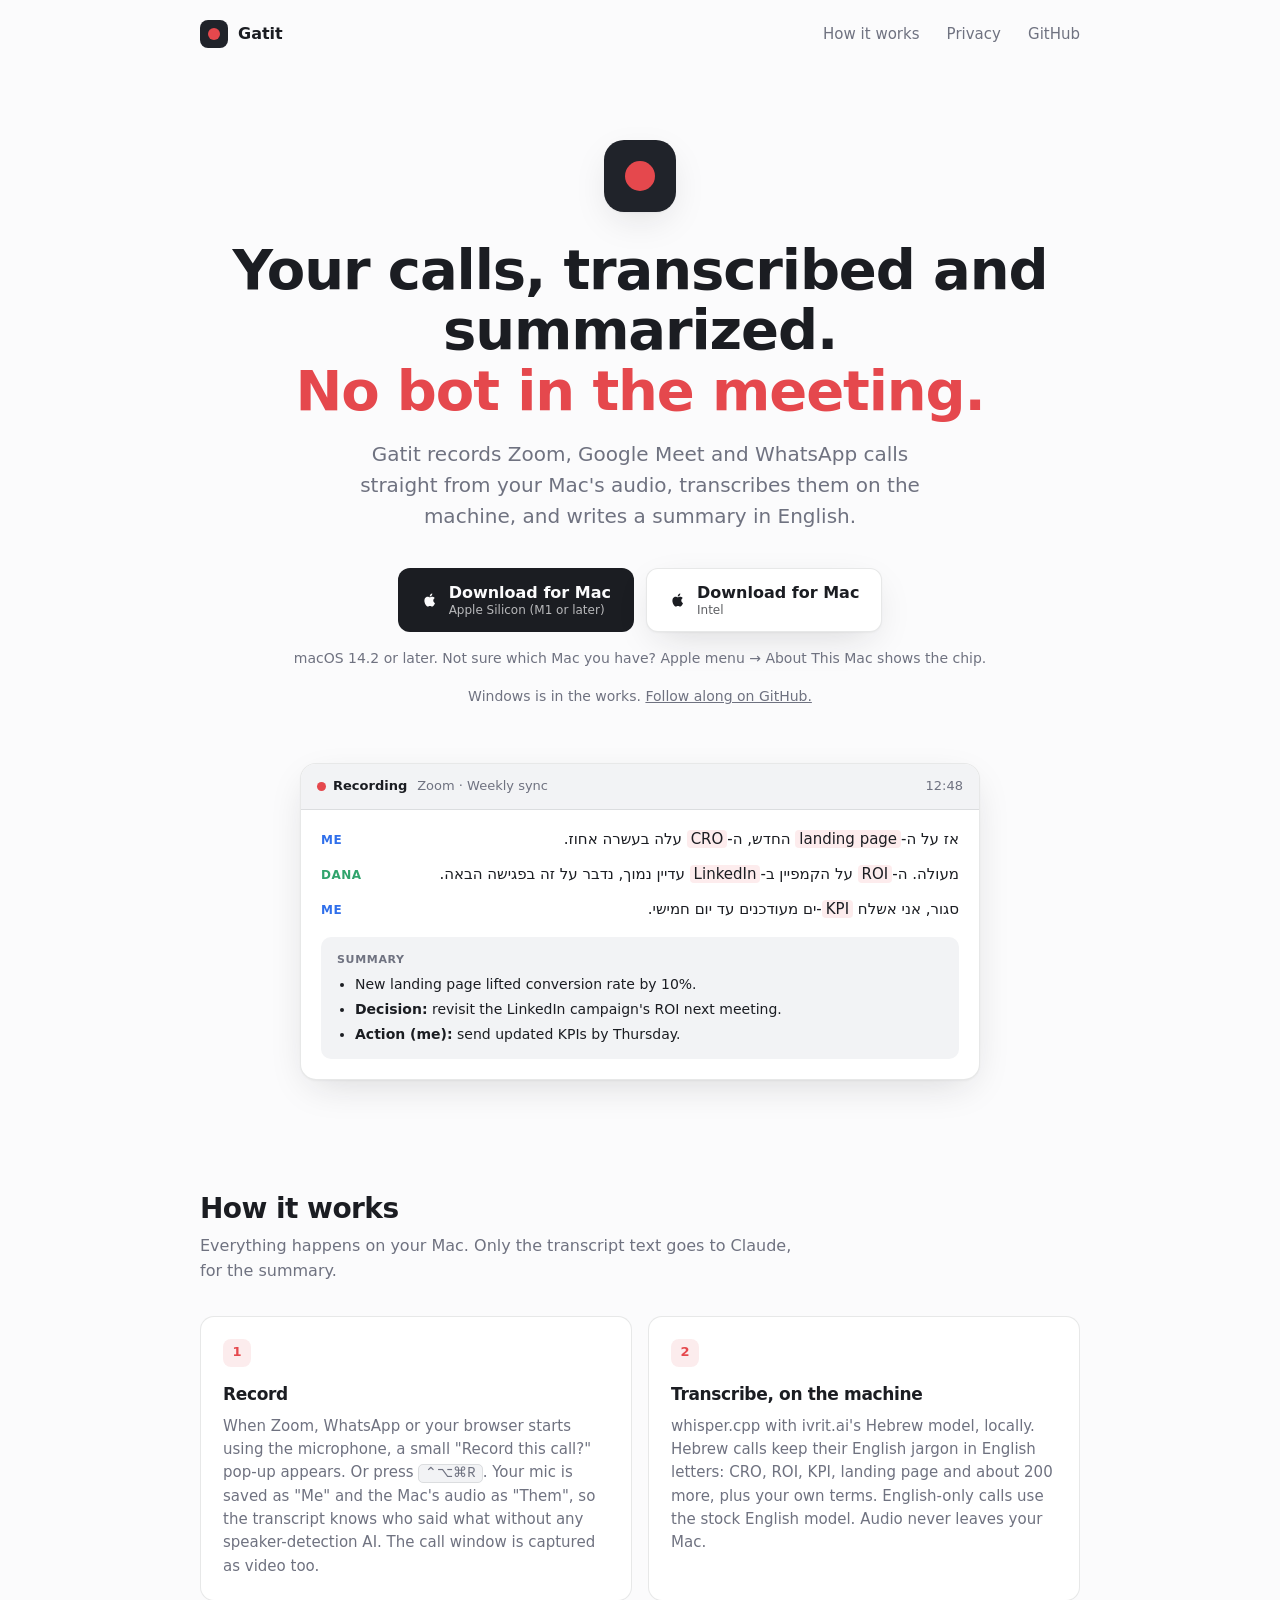
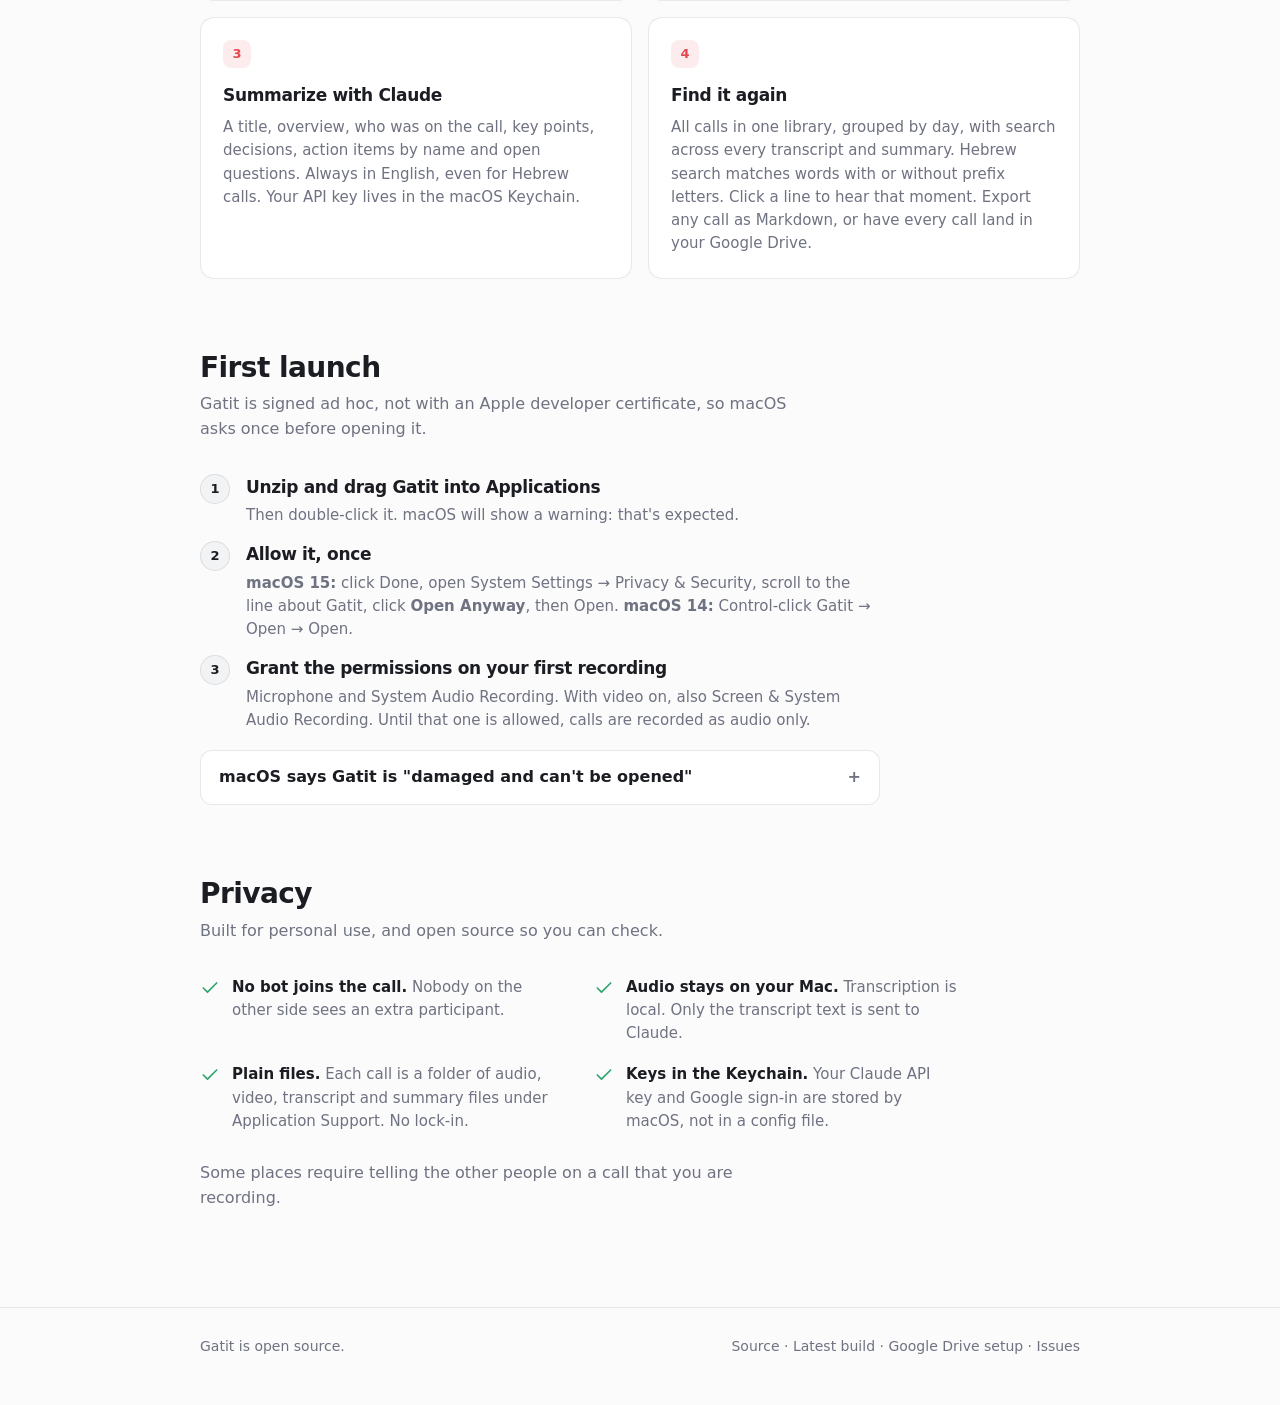
==== site/index.html @ 6cd093e5 "Add a one-page website, published to GitHub Pages site/index.html is a single static page: what Gati" ====
<!doctype html>
<html lang="en">
<head>
<meta charset="utf-8">
<meta name="viewport" content="width=device-width, initial-scale=1">
<title>Gatit</title>
<meta name="description" content="Gatit records, transcribes and summarizes your Zoom, Google Meet and WhatsApp calls on your Mac, without a bot joining the call.">
<meta property="og:title" content="Gatit">
<meta property="og:description" content="Record, transcribe and summarize your calls. No bot in the meeting.">
<meta property="og:type" content="website">
<link rel="icon" href="data:image/svg+xml,%3Csvg xmlns='http://www.w3.org/2000/svg' viewBox='0 0 64 64'%3E%3Crect width='64' height='64' rx='14' fill='%2320232a'/%3E%3Ccircle cx='32' cy='32' r='13' fill='%23e5484d'/%3E%3C/svg%3E">
<style>
  :root {
    color-scheme: light dark;
    --bg: #fbfbfc;
    --fg: #1b1d22;
    --muted: #6f7280;
    --line: rgba(27, 29, 34, 0.1);
    --panel: #ffffff;
    --panel-2: #f2f3f5;
    --accent: #e5484d;
    --accent-soft: rgba(229, 72, 77, 0.1);
    --me: #2f6feb;
    --them: #30a46c;
    --mark: #20232a;
    --shadow: 0 1px 2px rgba(0, 0, 0, 0.04), 0 12px 40px -12px rgba(27, 29, 34, 0.18);
  }
  @media (prefers-color-scheme: dark) {
    :root {
      --bg: #121317;
      --fg: #ececf1;
      --muted: #8b8d98;
      --line: rgba(236, 236, 241, 0.1);
      --panel: #1a1c22;
      --panel-2: #22252d;
      --accent-soft: rgba(229, 72, 77, 0.16);
      --me: #6ea0ff;
      --them: #4fcf8a;
      --mark: #2a2d36;
      --shadow: 0 1px 2px rgba(0, 0, 0, 0.3), 0 12px 40px -12px rgba(0, 0, 0, 0.6);
    }
  }
  * { box-sizing: border-box; }
  html { scroll-behavior: smooth; }
  body {
    margin: 0;
    background: var(--bg);
    color: var(--fg);
    font: 16px/1.55 -apple-system, BlinkMacSystemFont, "SF Pro Text", "Segoe UI", system-ui, sans-serif;
    -webkit-font-smoothing: antialiased;
    text-rendering: optimizeLegibility;
  }
  a { color: inherit; }
  .wrap { max-width: 920px; margin: 0 auto; padding: 0 20px; }
  h1, h2, h3 { font-weight: 600; letter-spacing: -0.02em; margin: 0; }
  h1 { font-size: clamp(34px, 6vw, 56px); line-height: 1.08; }
  h2 { font-size: 28px; line-height: 1.2; }
  h3 { font-size: 17px; }
  p { margin: 0; }
  .muted { color: var(--muted); }
  code, kbd {
    font-family: ui-monospace, "SF Mono", Menlo, Consolas, monospace;
    font-size: 0.92em;
  }
  kbd { border: 1px solid var(--line); border-radius: 5px; padding: 1px 6px; background: var(--panel-2); }
  code { background: var(--panel-2); border-radius: 5px; padding: 1px 5px; }

  header.top {
    display: flex; align-items: center; justify-content: space-between;
    padding: 20px 0;
  }
  .brand { display: inline-flex; align-items: center; gap: 10px; font-weight: 600; text-decoration: none; }
  .mark { width: 28px; height: 28px; border-radius: 8px; background: var(--mark); display: grid; place-items: center; }
  .mark i { width: 12px; height: 12px; border-radius: 50%; background: var(--accent); }
  nav a { text-decoration: none; color: var(--muted); margin-left: 22px; font-size: 15px; }
  nav a:hover { color: var(--fg); }

  .hero { padding: 72px 0 40px; text-align: center; }
  .hero .mark { width: 72px; height: 72px; border-radius: 20px; margin: 0 auto 28px; box-shadow: var(--shadow); }
  .hero .mark i { width: 30px; height: 30px; }
  .hero p.lead { font-size: 20px; max-width: 560px; margin: 18px auto 0; color: var(--muted); }
  .hero h1 em { font-style: normal; color: var(--accent); }

  .downloads { display: flex; flex-wrap: wrap; gap: 12px; justify-content: center; margin-top: 36px; }
  .btn {
    display: inline-flex; align-items: center; gap: 10px;
    padding: 14px 22px; border-radius: 12px; text-decoration: none; font-weight: 600;
    background: var(--fg); color: var(--bg); border: 1px solid transparent;
    transition: transform 0.12s ease, opacity 0.12s ease;
  }
  .btn:hover { transform: translateY(-1px); opacity: 0.92; }
  .btn.secondary { background: var(--panel); color: var(--fg); border-color: var(--line); box-shadow: var(--shadow); }
  .btn small { display: block; font-weight: 400; font-size: 12px; opacity: 0.7; line-height: 1.2; }
  .btn svg { width: 18px; height: 18px; flex: none; }
  .btn .label { text-align: left; line-height: 1.2; }
  .fineprint { margin-top: 16px; font-size: 14px; color: var(--muted); }
  .fineprint a { color: inherit; }
  #build-info:empty { display: none; }

  .demo {
    margin: 56px auto 0; max-width: 680px;
    background: var(--panel); border: 1px solid var(--line); border-radius: 16px;
    box-shadow: var(--shadow); overflow: hidden; text-align: left;
  }
  .demo .bar {
    display: flex; align-items: center; gap: 10px; padding: 12px 16px;
    border-bottom: 1px solid var(--line); background: var(--panel-2); font-size: 13px; color: var(--muted);
  }
  .demo .rec { display: inline-flex; align-items: center; gap: 7px; color: var(--fg); font-weight: 600; }
  .demo .rec i { width: 9px; height: 9px; border-radius: 50%; background: var(--accent); animation: pulse 1.6s ease-in-out infinite; }
  @keyframes pulse { 50% { opacity: 0.35; } }
  .demo .bar time { margin-left: auto; font-variant-numeric: tabular-nums; }
  .lines { padding: 18px 20px 6px; display: grid; gap: 12px; }
  .line { display: grid; grid-template-columns: 64px 1fr; gap: 12px; align-items: baseline; }
  .line .who { font-size: 12px; font-weight: 600; letter-spacing: 0.04em; text-transform: uppercase; }
  .line.me .who { color: var(--me); }
  .line.them .who { color: var(--them); }
  .line .what { font-size: 15px; }
  .line .what[dir="rtl"] { text-align: right; }
  .line .what b { font-weight: 500; color: var(--fg); background: var(--accent-soft); border-radius: 4px; padding: 0 4px; }
  .summary { margin: 10px 20px 20px; padding: 14px 16px; border-radius: 10px; background: var(--panel-2); font-size: 14px; }
  .summary .k { font-size: 11px; font-weight: 600; letter-spacing: 0.06em; text-transform: uppercase; color: var(--muted); margin-bottom: 6px; }
  .summary ul { margin: 0; padding-left: 18px; }
  .summary li + li { margin-top: 3px; }

  section { padding: 72px 0 0; }
  section > .wrap > h2 { margin-bottom: 8px; }
  section > .wrap > p.sub { color: var(--muted); max-width: 600px; margin-bottom: 32px; }

  .grid { display: grid; grid-template-columns: 1fr 1fr; gap: 16px; }
  .card {
    background: var(--panel); border: 1px solid var(--line); border-radius: 14px; padding: 22px;
  }
  .card .n { display: inline-grid; place-items: center; width: 28px; height: 28px; border-radius: 8px; background: var(--accent-soft); color: var(--accent); font-weight: 600; font-size: 13px; margin-bottom: 14px; }
  .card h3 { margin-bottom: 8px; }
  .card p { color: var(--muted); font-size: 15px; }

  .steps { counter-reset: s; display: grid; gap: 14px; max-width: 680px; }
  .step { display: grid; grid-template-columns: 32px 1fr; gap: 14px; align-items: start; }
  .step::before {
    counter-increment: s; content: counter(s);
    width: 28px; height: 28px; border-radius: 50%; display: grid; place-items: center;
    background: var(--panel-2); border: 1px solid var(--line); font-size: 13px; font-weight: 600;
  }
  .step h3 { margin-bottom: 4px; }
  .step p { color: var(--muted); font-size: 15px; }
  details { max-width: 680px; margin-top: 18px; border: 1px solid var(--line); border-radius: 12px; background: var(--panel); }
  summary { cursor: pointer; padding: 14px 18px; font-weight: 600; list-style: none; }
  summary::-webkit-details-marker { display: none; }
  summary::after { content: "+"; float: right; color: var(--muted); }
  details[open] summary::after { content: "–"; }
  details .body { padding: 0 18px 16px; color: var(--muted); font-size: 15px; }
  details .body p + p { margin-top: 10px; }

  .privacy { display: grid; grid-template-columns: 1fr 1fr; gap: 18px 28px; max-width: 760px; }
  .privacy div { display: grid; grid-template-columns: 22px 1fr; gap: 10px; align-items: start; color: var(--muted); font-size: 15px; }
  .privacy svg { width: 20px; height: 20px; color: var(--them); margin-top: 2px; }
  .privacy b { color: var(--fg); font-weight: 600; }

  footer { margin-top: 96px; padding: 28px 0 48px; border-top: 1px solid var(--line); color: var(--muted); font-size: 14px; }
  footer .wrap { display: flex; flex-wrap: wrap; gap: 8px 24px; justify-content: space-between; }
  footer a { text-decoration: none; }
  footer a:hover { text-decoration: underline; }

  @media (max-width: 600px) {
    nav a { margin-left: 14px; font-size: 14px; }
    .hero { padding-top: 48px; }
    .btn { width: 100%; justify-content: center; }
    .grid, .privacy { grid-template-columns: 1fr; }
    .line { grid-template-columns: 1fr; gap: 2px; }
    section { padding-top: 56px; }
  }
  @media (prefers-reduced-motion: reduce) {
    html { scroll-behavior: auto; }
    .demo .rec i { animation: none; }
    .btn { transition: none; }
  }
</style>
</head>
<body>

<div class="wrap">
  <header class="top">
    <a class="brand" href="#"><span class="mark"><i></i></span>Gatit</a>
    <nav>
      <a href="#how">How it works</a>
      <a href="#privacy">Privacy</a>
      <a href="https://github.com/SlikkDev/gatit">GitHub</a>
    </nav>
  </header>

  <main>
    <div class="hero">
      <span class="mark"><i></i></span>
      <h1>Your calls, transcribed and summarized.<br><em>No bot in the meeting.</em></h1>
      <p class="lead">Gatit records Zoom, Google Meet and WhatsApp calls straight from your Mac's audio, transcribes them on the machine, and writes a summary in English.</p>

      <div class="downloads">
        <a class="btn" id="dl-arm" href="https://github.com/SlikkDev/gatit/releases/latest/download/Gatit-macos-apple-silicon.zip">
          <svg viewBox="0 0 24 24" fill="currentColor" aria-hidden="true"><path d="M16.37 12.6c-.02-2.2 1.8-3.26 1.88-3.31-1.03-1.5-2.62-1.7-3.19-1.73-1.36-.14-2.65.8-3.34.8-.69 0-1.75-.78-2.88-.76-1.48.02-2.85.86-3.61 2.19-1.54 2.67-.39 6.63 1.11 8.8.73 1.06 1.6 2.25 2.75 2.21 1.1-.04 1.52-.71 2.85-.71 1.33 0 1.71.71 2.88.69 1.19-.02 1.94-1.08 2.67-2.15.84-1.23 1.19-2.42 1.21-2.48-.03-.01-2.32-.89-2.33-3.55zM14.2 6.13c.61-.74 1.02-1.76.9-2.78-.88.04-1.94.58-2.57 1.32-.56.65-1.06 1.7-.93 2.7.98.08 1.98-.5 2.6-1.24z"/></svg>
          <span class="label">Download for Mac<small>Apple Silicon (M1 or later)</small></span>
        </a>
        <a class="btn secondary" id="dl-intel" href="https://github.com/SlikkDev/gatit/releases/latest/download/Gatit-macos-intel.zip">
          <svg viewBox="0 0 24 24" fill="currentColor" aria-hidden="true"><path d="M16.37 12.6c-.02-2.2 1.8-3.26 1.88-3.31-1.03-1.5-2.62-1.7-3.19-1.73-1.36-.14-2.65.8-3.34.8-.69 0-1.75-.78-2.88-.76-1.48.02-2.85.86-3.61 2.19-1.54 2.67-.39 6.63 1.11 8.8.73 1.06 1.6 2.25 2.75 2.21 1.1-.04 1.52-.71 2.85-.71 1.33 0 1.71.71 2.88.69 1.19-.02 1.94-1.08 2.67-2.15.84-1.23 1.19-2.42 1.21-2.48-.03-.01-2.32-.89-2.33-3.55zM14.2 6.13c.61-.74 1.02-1.76.9-2.78-.88.04-1.94.58-2.57 1.32-.56.65-1.06 1.7-.93 2.7.98.08 1.98-.5 2.6-1.24z"/></svg>
          <span class="label">Download for Mac<small>Intel</small></span>
        </a>
      </div>
      <p class="fineprint">macOS 14.2 or later. Not sure which Mac you have? Apple menu → About This Mac shows the chip. <span id="build-info"></span></p>
      <p class="fineprint">Windows is in the works. <a href="https://github.com/SlikkDev/gatit">Follow along on GitHub.</a></p>

      <div class="demo" aria-label="Example transcript">
        <div class="bar">
          <span class="rec"><i></i>Recording</span>
          <span>Zoom · Weekly sync</span>
          <time>12:48</time>
        </div>
        <div class="lines">
          <div class="line me"><span class="who">Me</span><span class="what" dir="rtl" lang="he">אז על ה-<b>landing page</b> החדש, ה-<b>CRO</b> עלה בעשרה אחוז.</span></div>
          <div class="line them"><span class="who">Dana</span><span class="what" dir="rtl" lang="he">מעולה. ה-<b>ROI</b> על הקמפיין ב-<b>LinkedIn</b> עדיין נמוך, נדבר על זה בפגישה הבאה.</span></div>
          <div class="line me"><span class="who">Me</span><span class="what" dir="rtl" lang="he">סגור, אני אשלח <b>KPI</b>-ים מעודכנים עד יום חמישי.</span></div>
        </div>
        <div class="summary">
          <div class="k">Summary</div>
          <ul>
            <li>New landing page lifted conversion rate by 10%.</li>
            <li><b>Decision:</b> revisit the LinkedIn campaign's ROI next meeting.</li>
            <li><b>Action (me):</b> send updated KPIs by Thursday.</li>
          </ul>
        </div>
      </div>
    </div>

    <section id="how">
      <div class="wrap" style="padding:0">
        <h2>How it works</h2>
        <p class="sub">Everything happens on your Mac. Only the transcript text goes to Claude, for the summary.</p>
        <div class="grid">
          <div class="card">
            <span class="n">1</span>
            <h3>Record</h3>
            <p>When Zoom, WhatsApp or your browser starts using the microphone, a small "Record this call?" pop-up appears. Or press <kbd>⌃⌥⌘R</kbd>. Your mic is saved as "Me" and the Mac's audio as "Them", so the transcript knows who said what without any speaker-detection AI. The call window is captured as video too.</p>
          </div>
          <div class="card">
            <span class="n">2</span>
            <h3>Transcribe, on the machine</h3>
            <p>whisper.cpp with ivrit.ai's Hebrew model, locally. Hebrew calls keep their English jargon in English letters: CRO, ROI, KPI, landing page and about 200 more, plus your own terms. English-only calls use the stock English model. Audio never leaves your Mac.</p>
          </div>
          <div class="card">
            <span class="n">3</span>
            <h3>Summarize with Claude</h3>
            <p>A title, overview, who was on the call, key points, decisions, action items by name and open questions. Always in English, even for Hebrew calls. Your API key lives in the macOS Keychain.</p>
          </div>
          <div class="card">
            <span class="n">4</span>
            <h3>Find it again</h3>
            <p>All calls in one library, grouped by day, with search across every transcript and summary. Hebrew search matches words with or without prefix letters. Click a line to hear that moment. Export any call as Markdown, or have every call land in your Google Drive.</p>
          </div>
        </div>
      </div>
    </section>

    <section id="install">
      <div class="wrap" style="padding:0">
        <h2>First launch</h2>
        <p class="sub">Gatit is signed ad hoc, not with an Apple developer certificate, so macOS asks once before opening it.</p>
        <div class="steps">
          <div class="step"><div><h3>Unzip and drag Gatit into Applications</h3><p>Then double-click it. macOS will show a warning: that's expected.</p></div></div>
          <div class="step"><div><h3>Allow it, once</h3><p><b>macOS 15:</b> click Done, open System Settings → Privacy &amp; Security, scroll to the line about Gatit, click <b>Open Anyway</b>, then Open. <b>macOS 14:</b> Control-click Gatit → Open → Open.</p></div></div>
          <div class="step"><div><h3>Grant the permissions on your first recording</h3><p>Microphone and System Audio Recording. With video on, also Screen &amp; System Audio Recording. Until that one is allowed, calls are recorded as audio only.</p></div></div>
        </div>
        <details>
          <summary>macOS says Gatit is "damaged and can't be opened"</summary>
          <div class="body">
            <p>The download was quarantined before macOS checked its signature. Clear the flag and open it again:</p>
            <p><code>xattr -cr /Applications/Gatit.app</code></p>
          </div>
        </details>
      </div>
    </section>

    <section id="privacy">
      <div class="wrap" style="padding:0">
        <h2>Privacy</h2>
        <p class="sub">Built for personal use, and open source so you can check.</p>
        <div class="privacy">
          <div><svg viewBox="0 0 24 24" fill="none" stroke="currentColor" stroke-width="2" stroke-linecap="round" stroke-linejoin="round" aria-hidden="true"><path d="M20 6 9 17l-5-5"/></svg><p><b>No bot joins the call.</b> Nobody on the other side sees an extra participant.</p></div>
          <div><svg viewBox="0 0 24 24" fill="none" stroke="currentColor" stroke-width="2" stroke-linecap="round" stroke-linejoin="round" aria-hidden="true"><path d="M20 6 9 17l-5-5"/></svg><p><b>Audio stays on your Mac.</b> Transcription is local. Only the transcript text is sent to Claude.</p></div>
          <div><svg viewBox="0 0 24 24" fill="none" stroke="currentColor" stroke-width="2" stroke-linecap="round" stroke-linejoin="round" aria-hidden="true"><path d="M20 6 9 17l-5-5"/></svg><p><b>Plain files.</b> Each call is a folder of audio, video, transcript and summary files under Application Support. No lock-in.</p></div>
          <div><svg viewBox="0 0 24 24" fill="none" stroke="currentColor" stroke-width="2" stroke-linecap="round" stroke-linejoin="round" aria-hidden="true"><path d="M20 6 9 17l-5-5"/></svg><p><b>Keys in the Keychain.</b> Your Claude API key and Google sign-in are stored by macOS, not in a config file.</p></div>
        </div>
        <p class="sub" style="margin-top:28px">Some places require telling the other people on a call that you are recording.</p>
      </div>
    </section>
  </main>
</div>

<footer>
  <div class="wrap">
    <span>Gatit is open source.</span>
    <span>
      <a href="https://github.com/SlikkDev/gatit">Source</a> ·
      <a href="https://github.com/SlikkDev/gatit/releases/latest">Latest build</a> ·
      <a href="https://github.com/SlikkDev/gatit/blob/main/docs/google-drive.md">Google Drive setup</a> ·
      <a href="https://github.com/SlikkDev/gatit/issues">Issues</a>
    </span>
  </div>
</footer>

<script>
  // Show when the latest build was published. Quietly skips if the API is unreachable.
  fetch("https://api.github.com/repos/SlikkDev/gatit/releases/tags/latest", { headers: { Accept: "application/vnd.github+json" } })
    .then(r => r.ok ? r.json() : null)
    .then(rel => {
      if (!rel || !rel.published_at) return;
      const when = new Date(rel.published_at).toLocaleDateString(undefined, { year: "numeric", month: "short", day: "numeric" });
      document.getElementById("build-info").textContent = "Latest build: " + when + ".";
    })
    .catch(() => {});
</script>
</body>
</html>
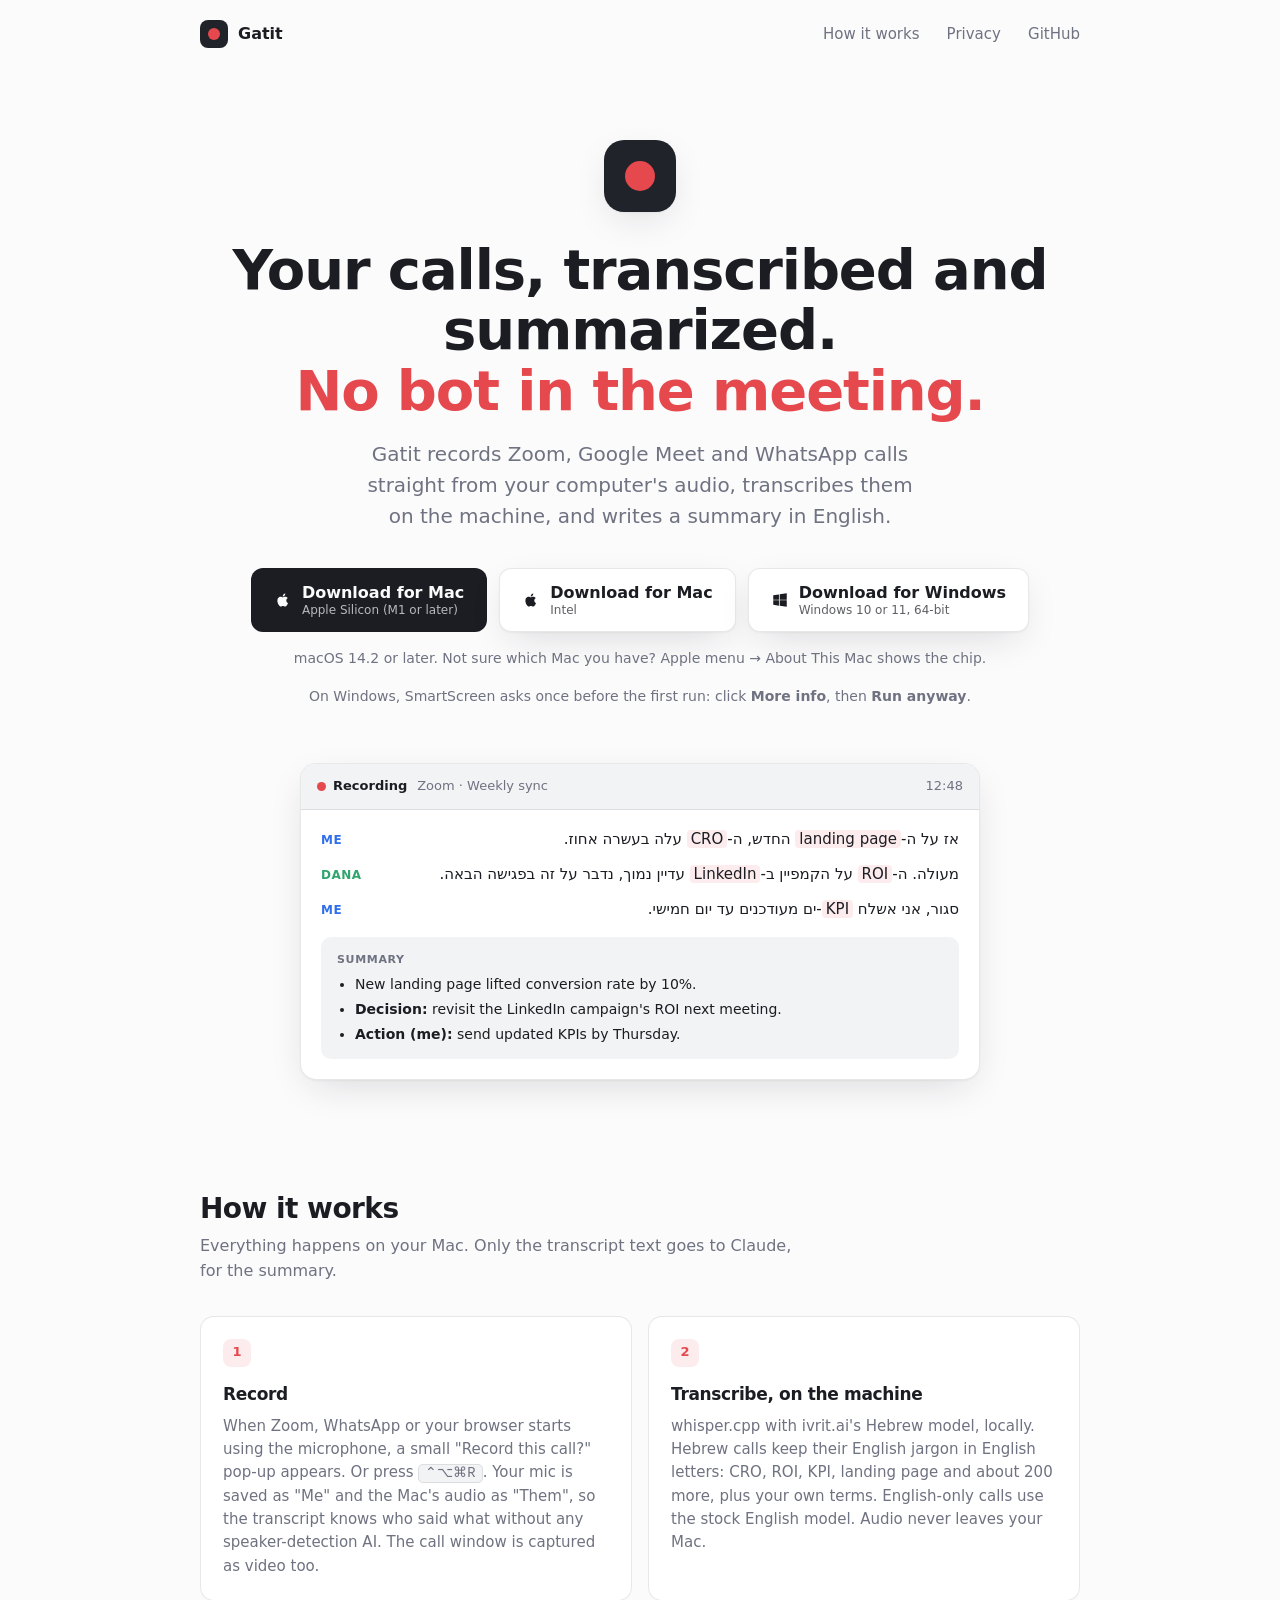
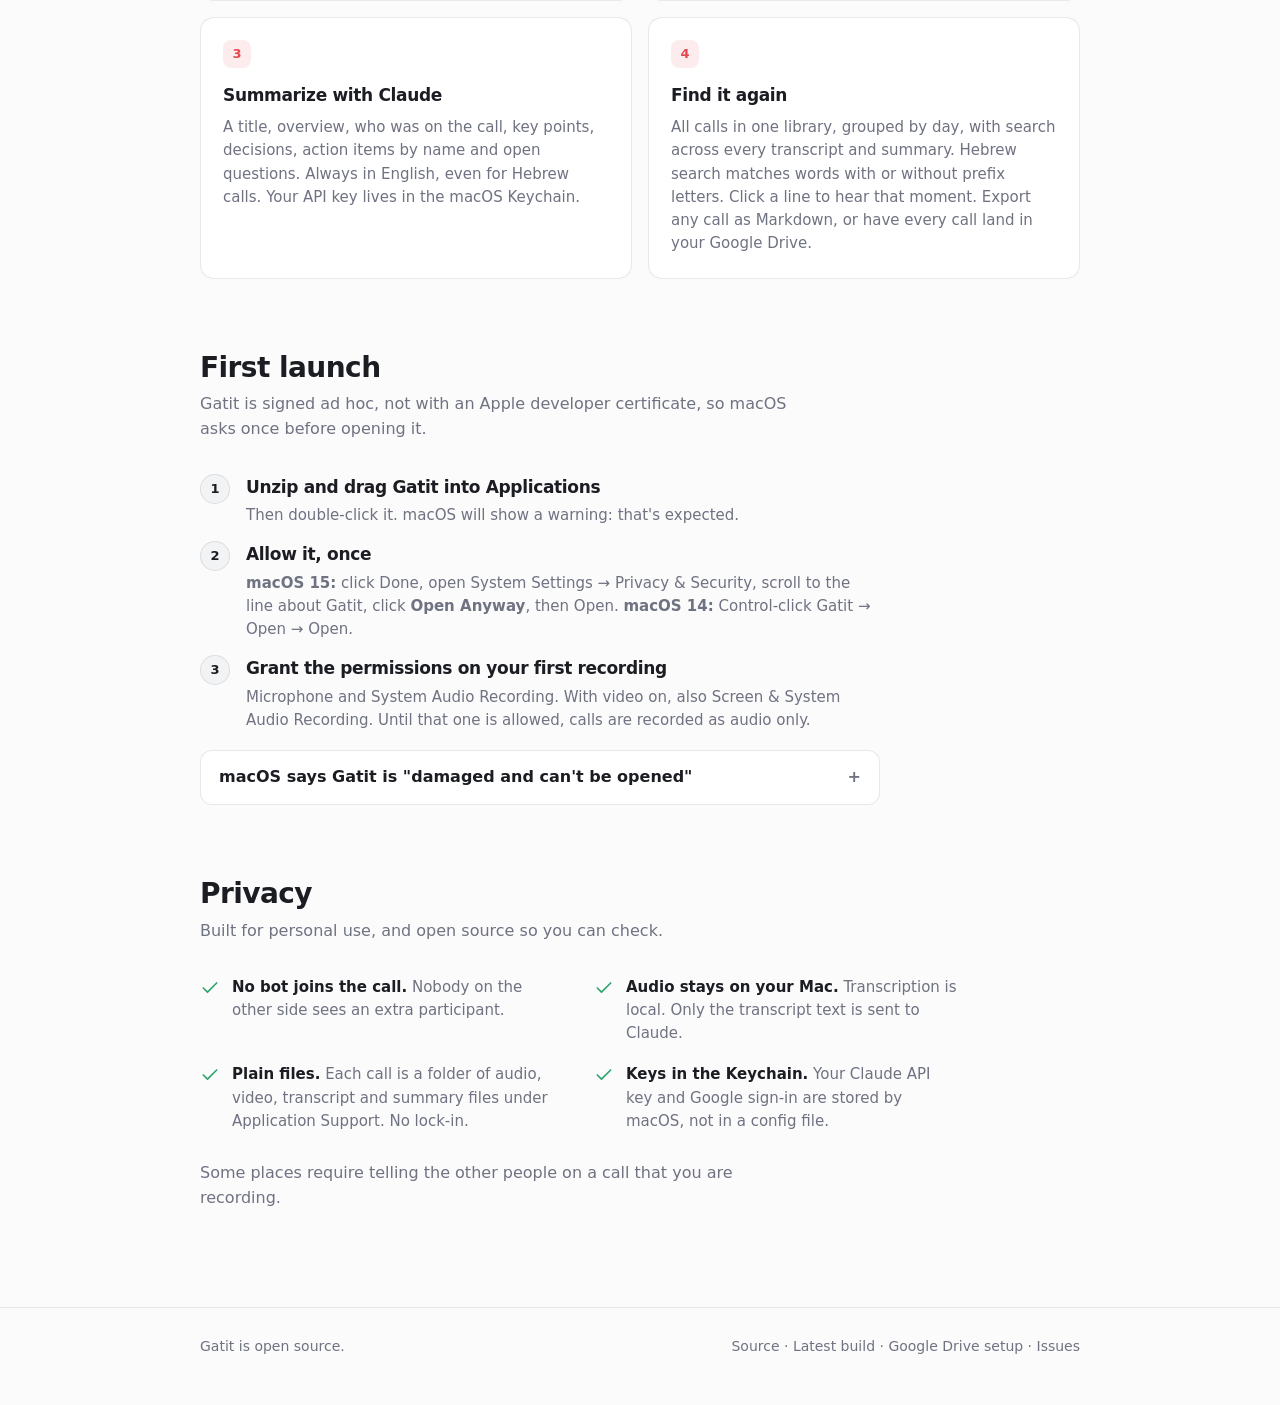
==== commit 9bff3914: "Merge main (auto-update and signing) into the Windows branch The Windows job now versions its build " ====
--- a/site/index.html
+++ b/site/index.html
@@ -193,7 +193,7 @@
     <div class="hero">
       <span class="mark"><i></i></span>
       <h1>Your calls, transcribed and summarized.<br><em>No bot in the meeting.</em></h1>
-      <p class="lead">Gatit records Zoom, Google Meet and WhatsApp calls straight from your Mac's audio, transcribes them on the machine, and writes a summary in English.</p>
+      <p class="lead">Gatit records Zoom, Google Meet and WhatsApp calls straight from your computer's audio, transcribes them on the machine, and writes a summary in English.</p>
 
       <div class="downloads">
         <a class="btn" id="dl-arm" href="https://github.com/SlikkDev/gatit/releases/latest/download/Gatit-macos-apple-silicon.zip">
@@ -204,9 +204,13 @@
           <svg viewBox="0 0 24 24" fill="currentColor" aria-hidden="true"><path d="M16.37 12.6c-.02-2.2 1.8-3.26 1.88-3.31-1.03-1.5-2.62-1.7-3.19-1.73-1.36-.14-2.65.8-3.34.8-.69 0-1.75-.78-2.88-.76-1.48.02-2.85.86-3.61 2.19-1.54 2.67-.39 6.63 1.11 8.8.73 1.06 1.6 2.25 2.75 2.21 1.1-.04 1.52-.71 2.85-.71 1.33 0 1.71.71 2.88.69 1.19-.02 1.94-1.08 2.67-2.15.84-1.23 1.19-2.42 1.21-2.48-.03-.01-2.32-.89-2.33-3.55zM14.2 6.13c.61-.74 1.02-1.76.9-2.78-.88.04-1.94.58-2.57 1.32-.56.65-1.06 1.7-.93 2.7.98.08 1.98-.5 2.6-1.24z"/></svg>
           <span class="label">Download for Mac<small>Intel</small></span>
         </a>
+        <a class="btn secondary" id="dl-win" href="https://github.com/SlikkDev/gatit/releases/latest/download/Gatit-windows-setup.exe">
+          <svg viewBox="0 0 24 24" fill="currentColor" aria-hidden="true"><path d="M3 5.6 10.6 4.5v7.1H3zM11.6 4.4 21 3v8.6h-9.4zM3 12.4h7.6v7.1L3 18.4zM11.6 12.4H21V21l-9.4-1.4z"/></svg>
+          <span class="label">Download for Windows<small>Windows 10 or 11, 64-bit</small></span>
+        </a>
       </div>
       <p class="fineprint">macOS 14.2 or later. Not sure which Mac you have? Apple menu → About This Mac shows the chip. <span id="build-info"></span></p>
-      <p class="fineprint">Windows is in the works. <a href="https://github.com/SlikkDev/gatit">Follow along on GitHub.</a></p>
+      <p class="fineprint">On Windows, SmartScreen asks once before the first run: click <b>More info</b>, then <b>Run anyway</b>.</p>
 
       <div class="demo" aria-label="Example transcript">
         <div class="bar">
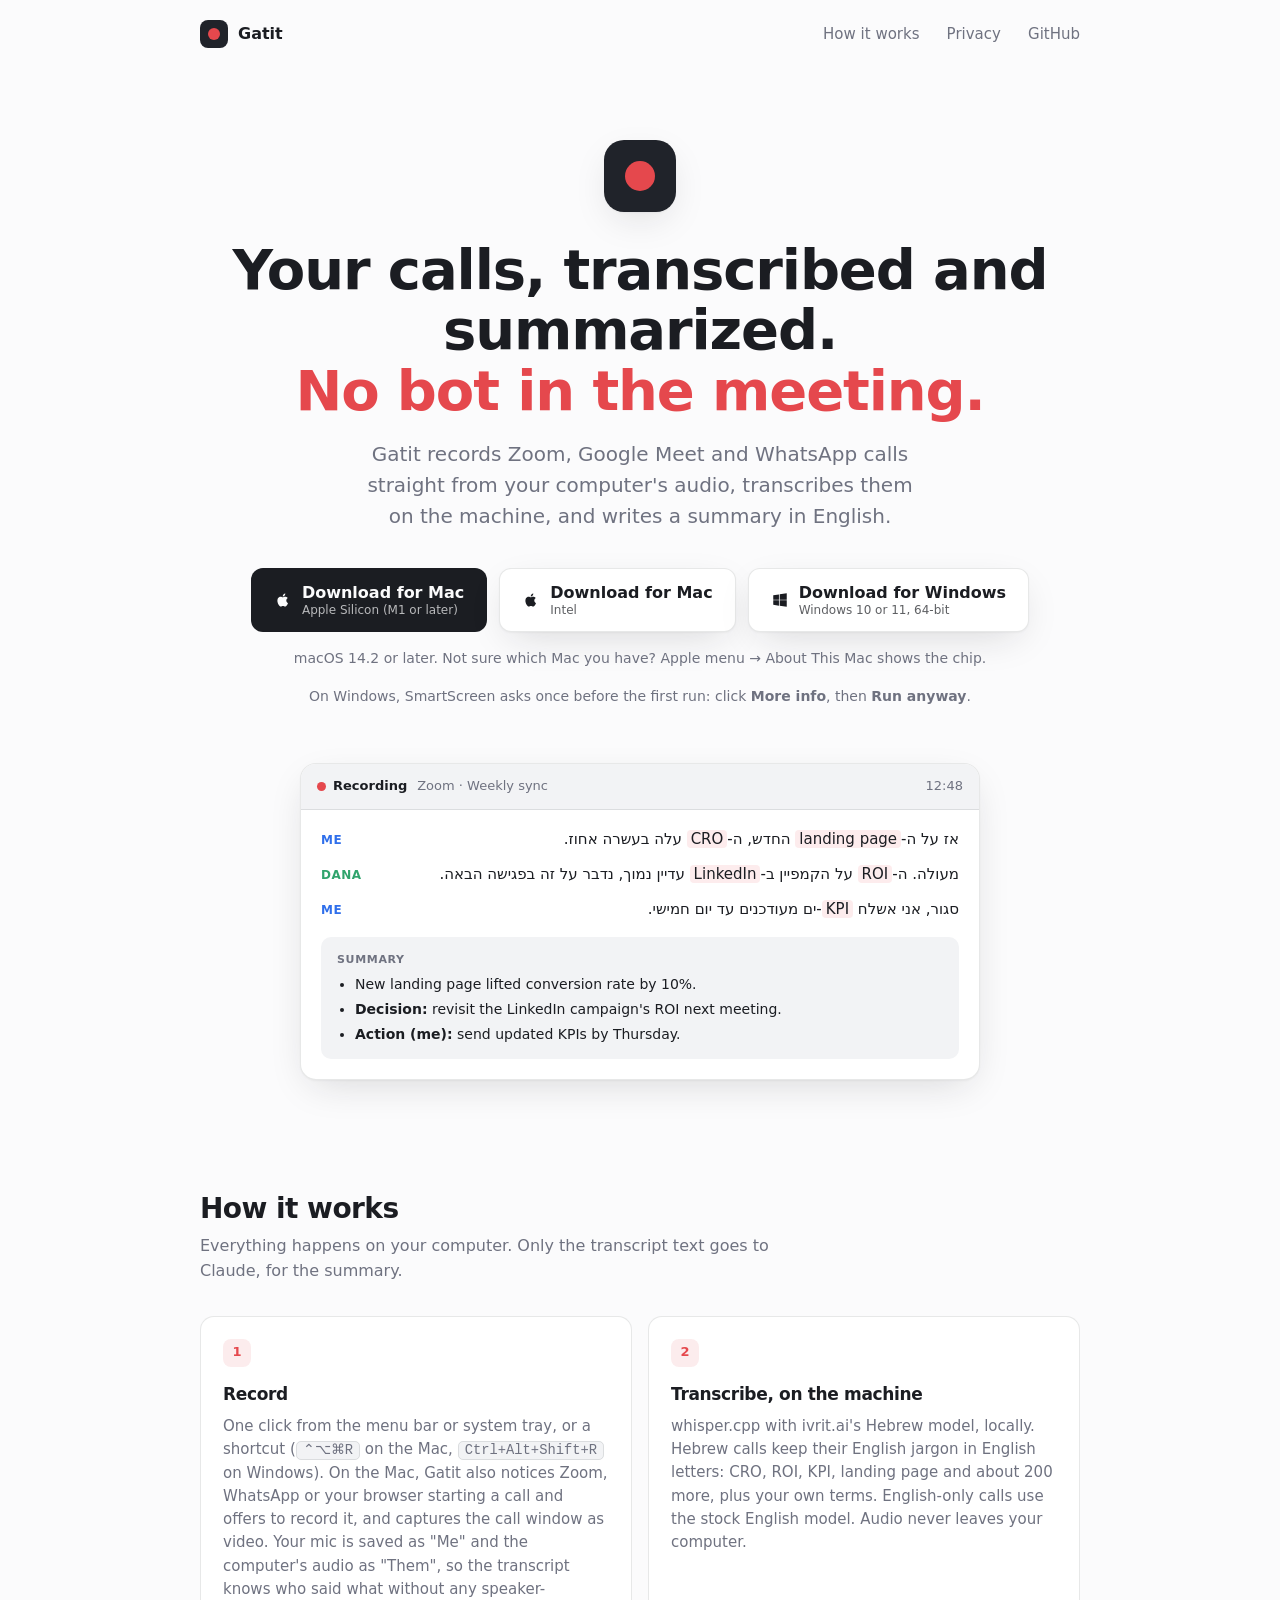
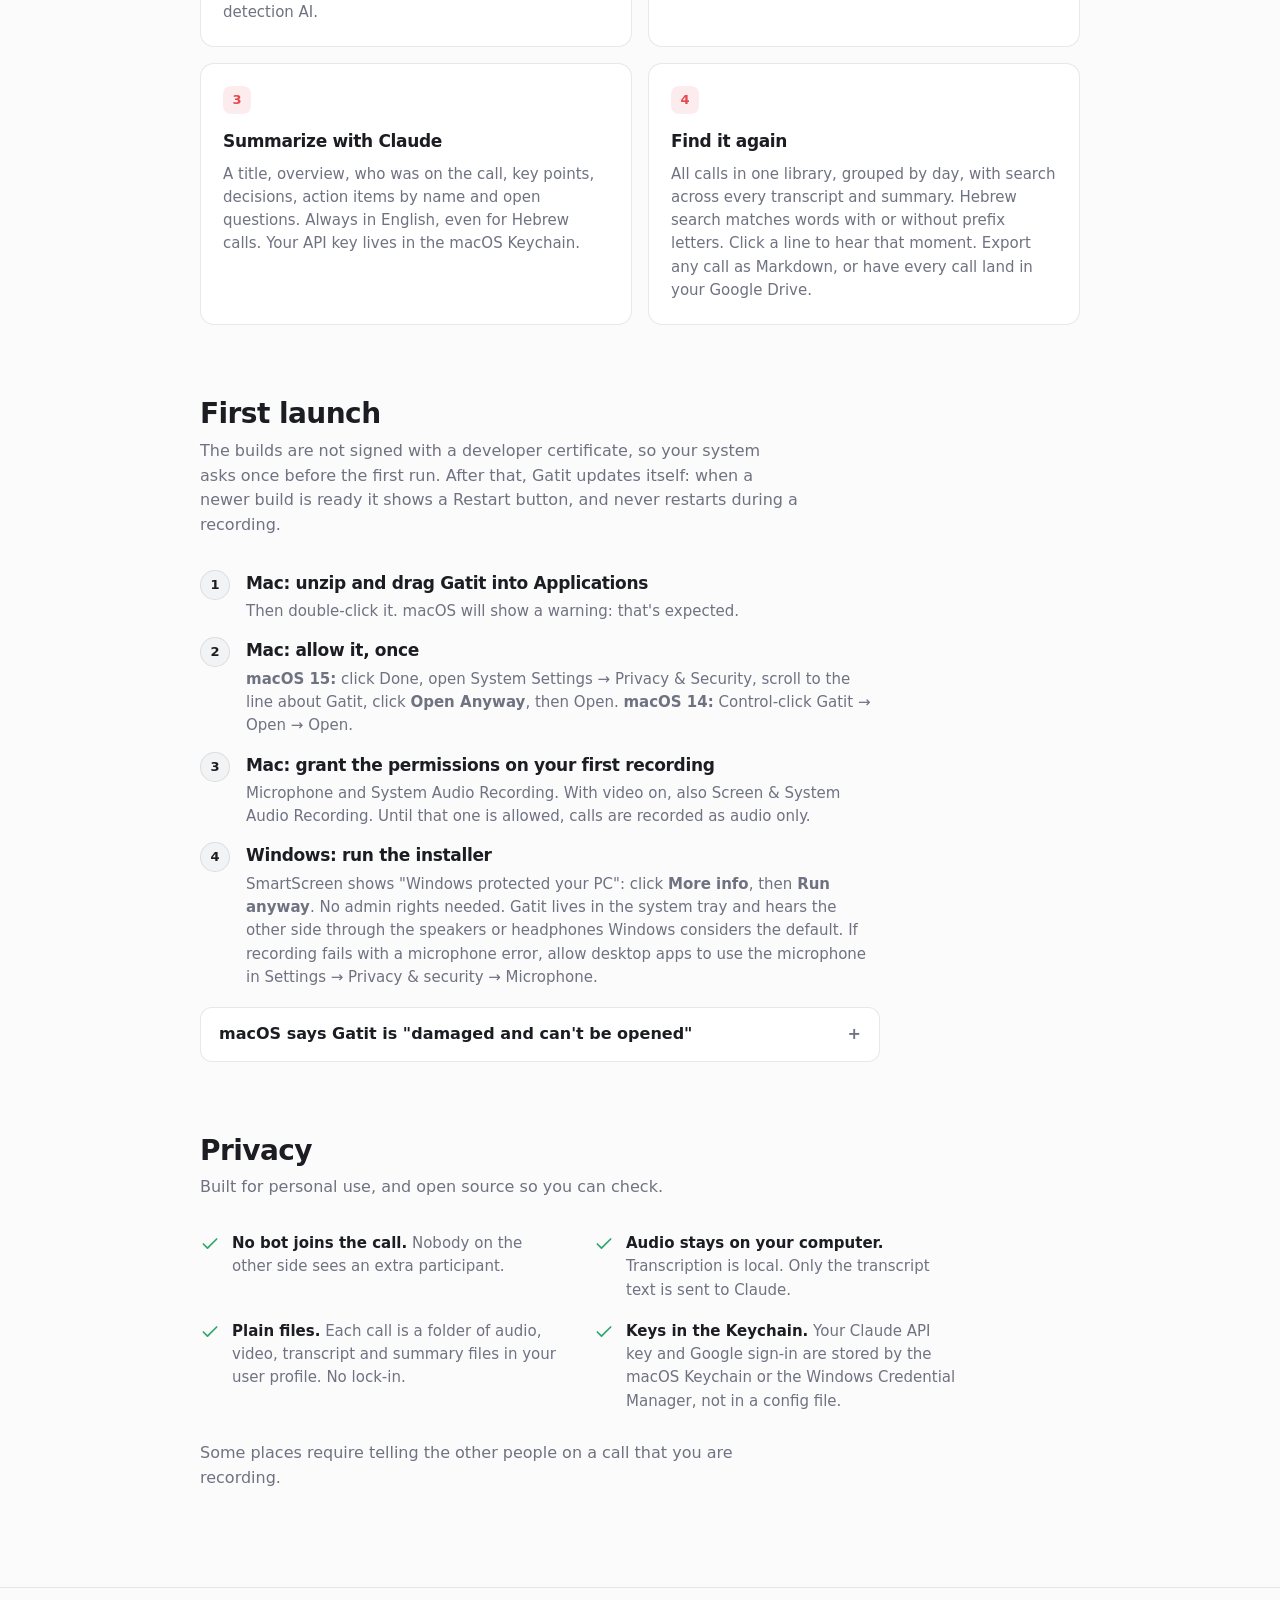
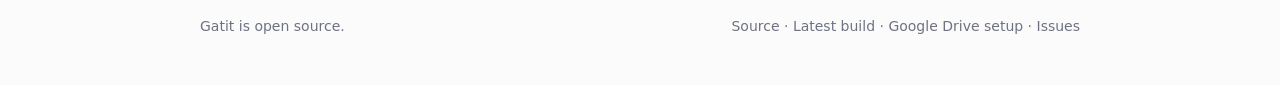
==== commit dfdff0c2: "Website: cover Windows and auto-update The Windows download button landed with the Windows port, but" ====
--- a/site/index.html
+++ b/site/index.html
@@ -4,7 +4,7 @@
 <meta charset="utf-8">
 <meta name="viewport" content="width=device-width, initial-scale=1">
 <title>Gatit</title>
-<meta name="description" content="Gatit records, transcribes and summarizes your Zoom, Google Meet and WhatsApp calls on your Mac, without a bot joining the call.">
+<meta name="description" content="Gatit records, transcribes and summarizes your Zoom, Google Meet and WhatsApp calls on your Mac or Windows PC, without a bot joining the call.">
 <meta property="og:title" content="Gatit">
 <meta property="og:description" content="Record, transcribe and summarize your calls. No bot in the meeting.">
 <meta property="og:type" content="website">
@@ -237,17 +237,17 @@
     <section id="how">
       <div class="wrap" style="padding:0">
         <h2>How it works</h2>
-        <p class="sub">Everything happens on your Mac. Only the transcript text goes to Claude, for the summary.</p>
+        <p class="sub">Everything happens on your computer. Only the transcript text goes to Claude, for the summary.</p>
         <div class="grid">
           <div class="card">
             <span class="n">1</span>
             <h3>Record</h3>
-            <p>When Zoom, WhatsApp or your browser starts using the microphone, a small "Record this call?" pop-up appears. Or press <kbd>⌃⌥⌘R</kbd>. Your mic is saved as "Me" and the Mac's audio as "Them", so the transcript knows who said what without any speaker-detection AI. The call window is captured as video too.</p>
+            <p>One click from the menu bar or system tray, or a shortcut (<kbd>⌃⌥⌘R</kbd> on the Mac, <kbd>Ctrl+Alt+Shift+R</kbd> on Windows). On the Mac, Gatit also notices Zoom, WhatsApp or your browser starting a call and offers to record it, and captures the call window as video. Your mic is saved as "Me" and the computer's audio as "Them", so the transcript knows who said what without any speaker-detection AI.</p>
           </div>
           <div class="card">
             <span class="n">2</span>
             <h3>Transcribe, on the machine</h3>
-            <p>whisper.cpp with ivrit.ai's Hebrew model, locally. Hebrew calls keep their English jargon in English letters: CRO, ROI, KPI, landing page and about 200 more, plus your own terms. English-only calls use the stock English model. Audio never leaves your Mac.</p>
+            <p>whisper.cpp with ivrit.ai's Hebrew model, locally. Hebrew calls keep their English jargon in English letters: CRO, ROI, KPI, landing page and about 200 more, plus your own terms. English-only calls use the stock English model. Audio never leaves your computer.</p>
           </div>
           <div class="card">
             <span class="n">3</span>
@@ -266,11 +266,12 @@
     <section id="install">
       <div class="wrap" style="padding:0">
         <h2>First launch</h2>
-        <p class="sub">Gatit is signed ad hoc, not with an Apple developer certificate, so macOS asks once before opening it.</p>
+        <p class="sub">The builds are not signed with a developer certificate, so your system asks once before the first run. After that, Gatit updates itself: when a newer build is ready it shows a Restart button, and never restarts during a recording.</p>
         <div class="steps">
-          <div class="step"><div><h3>Unzip and drag Gatit into Applications</h3><p>Then double-click it. macOS will show a warning: that's expected.</p></div></div>
-          <div class="step"><div><h3>Allow it, once</h3><p><b>macOS 15:</b> click Done, open System Settings → Privacy &amp; Security, scroll to the line about Gatit, click <b>Open Anyway</b>, then Open. <b>macOS 14:</b> Control-click Gatit → Open → Open.</p></div></div>
-          <div class="step"><div><h3>Grant the permissions on your first recording</h3><p>Microphone and System Audio Recording. With video on, also Screen &amp; System Audio Recording. Until that one is allowed, calls are recorded as audio only.</p></div></div>
+          <div class="step"><div><h3>Mac: unzip and drag Gatit into Applications</h3><p>Then double-click it. macOS will show a warning: that's expected.</p></div></div>
+          <div class="step"><div><h3>Mac: allow it, once</h3><p><b>macOS 15:</b> click Done, open System Settings → Privacy &amp; Security, scroll to the line about Gatit, click <b>Open Anyway</b>, then Open. <b>macOS 14:</b> Control-click Gatit → Open → Open.</p></div></div>
+          <div class="step"><div><h3>Mac: grant the permissions on your first recording</h3><p>Microphone and System Audio Recording. With video on, also Screen &amp; System Audio Recording. Until that one is allowed, calls are recorded as audio only.</p></div></div>
+          <div class="step"><div><h3>Windows: run the installer</h3><p>SmartScreen shows "Windows protected your PC": click <b>More info</b>, then <b>Run anyway</b>. No admin rights needed. Gatit lives in the system tray and hears the other side through the speakers or headphones Windows considers the default. If recording fails with a microphone error, allow desktop apps to use the microphone in Settings → Privacy &amp; security → Microphone.</p></div></div>
         </div>
         <details>
           <summary>macOS says Gatit is "damaged and can't be opened"</summary>
@@ -288,9 +289,9 @@
         <p class="sub">Built for personal use, and open source so you can check.</p>
         <div class="privacy">
           <div><svg viewBox="0 0 24 24" fill="none" stroke="currentColor" stroke-width="2" stroke-linecap="round" stroke-linejoin="round" aria-hidden="true"><path d="M20 6 9 17l-5-5"/></svg><p><b>No bot joins the call.</b> Nobody on the other side sees an extra participant.</p></div>
-          <div><svg viewBox="0 0 24 24" fill="none" stroke="currentColor" stroke-width="2" stroke-linecap="round" stroke-linejoin="round" aria-hidden="true"><path d="M20 6 9 17l-5-5"/></svg><p><b>Audio stays on your Mac.</b> Transcription is local. Only the transcript text is sent to Claude.</p></div>
-          <div><svg viewBox="0 0 24 24" fill="none" stroke="currentColor" stroke-width="2" stroke-linecap="round" stroke-linejoin="round" aria-hidden="true"><path d="M20 6 9 17l-5-5"/></svg><p><b>Plain files.</b> Each call is a folder of audio, video, transcript and summary files under Application Support. No lock-in.</p></div>
-          <div><svg viewBox="0 0 24 24" fill="none" stroke="currentColor" stroke-width="2" stroke-linecap="round" stroke-linejoin="round" aria-hidden="true"><path d="M20 6 9 17l-5-5"/></svg><p><b>Keys in the Keychain.</b> Your Claude API key and Google sign-in are stored by macOS, not in a config file.</p></div>
+          <div><svg viewBox="0 0 24 24" fill="none" stroke="currentColor" stroke-width="2" stroke-linecap="round" stroke-linejoin="round" aria-hidden="true"><path d="M20 6 9 17l-5-5"/></svg><p><b>Audio stays on your computer.</b> Transcription is local. Only the transcript text is sent to Claude.</p></div>
+          <div><svg viewBox="0 0 24 24" fill="none" stroke="currentColor" stroke-width="2" stroke-linecap="round" stroke-linejoin="round" aria-hidden="true"><path d="M20 6 9 17l-5-5"/></svg><p><b>Plain files.</b> Each call is a folder of audio, video, transcript and summary files in your user profile. No lock-in.</p></div>
+          <div><svg viewBox="0 0 24 24" fill="none" stroke="currentColor" stroke-width="2" stroke-linecap="round" stroke-linejoin="round" aria-hidden="true"><path d="M20 6 9 17l-5-5"/></svg><p><b>Keys in the Keychain.</b> Your Claude API key and Google sign-in are stored by the macOS Keychain or the Windows Credential Manager, not in a config file.</p></div>
         </div>
         <p class="sub" style="margin-top:28px">Some places require telling the other people on a call that you are recording.</p>
       </div>
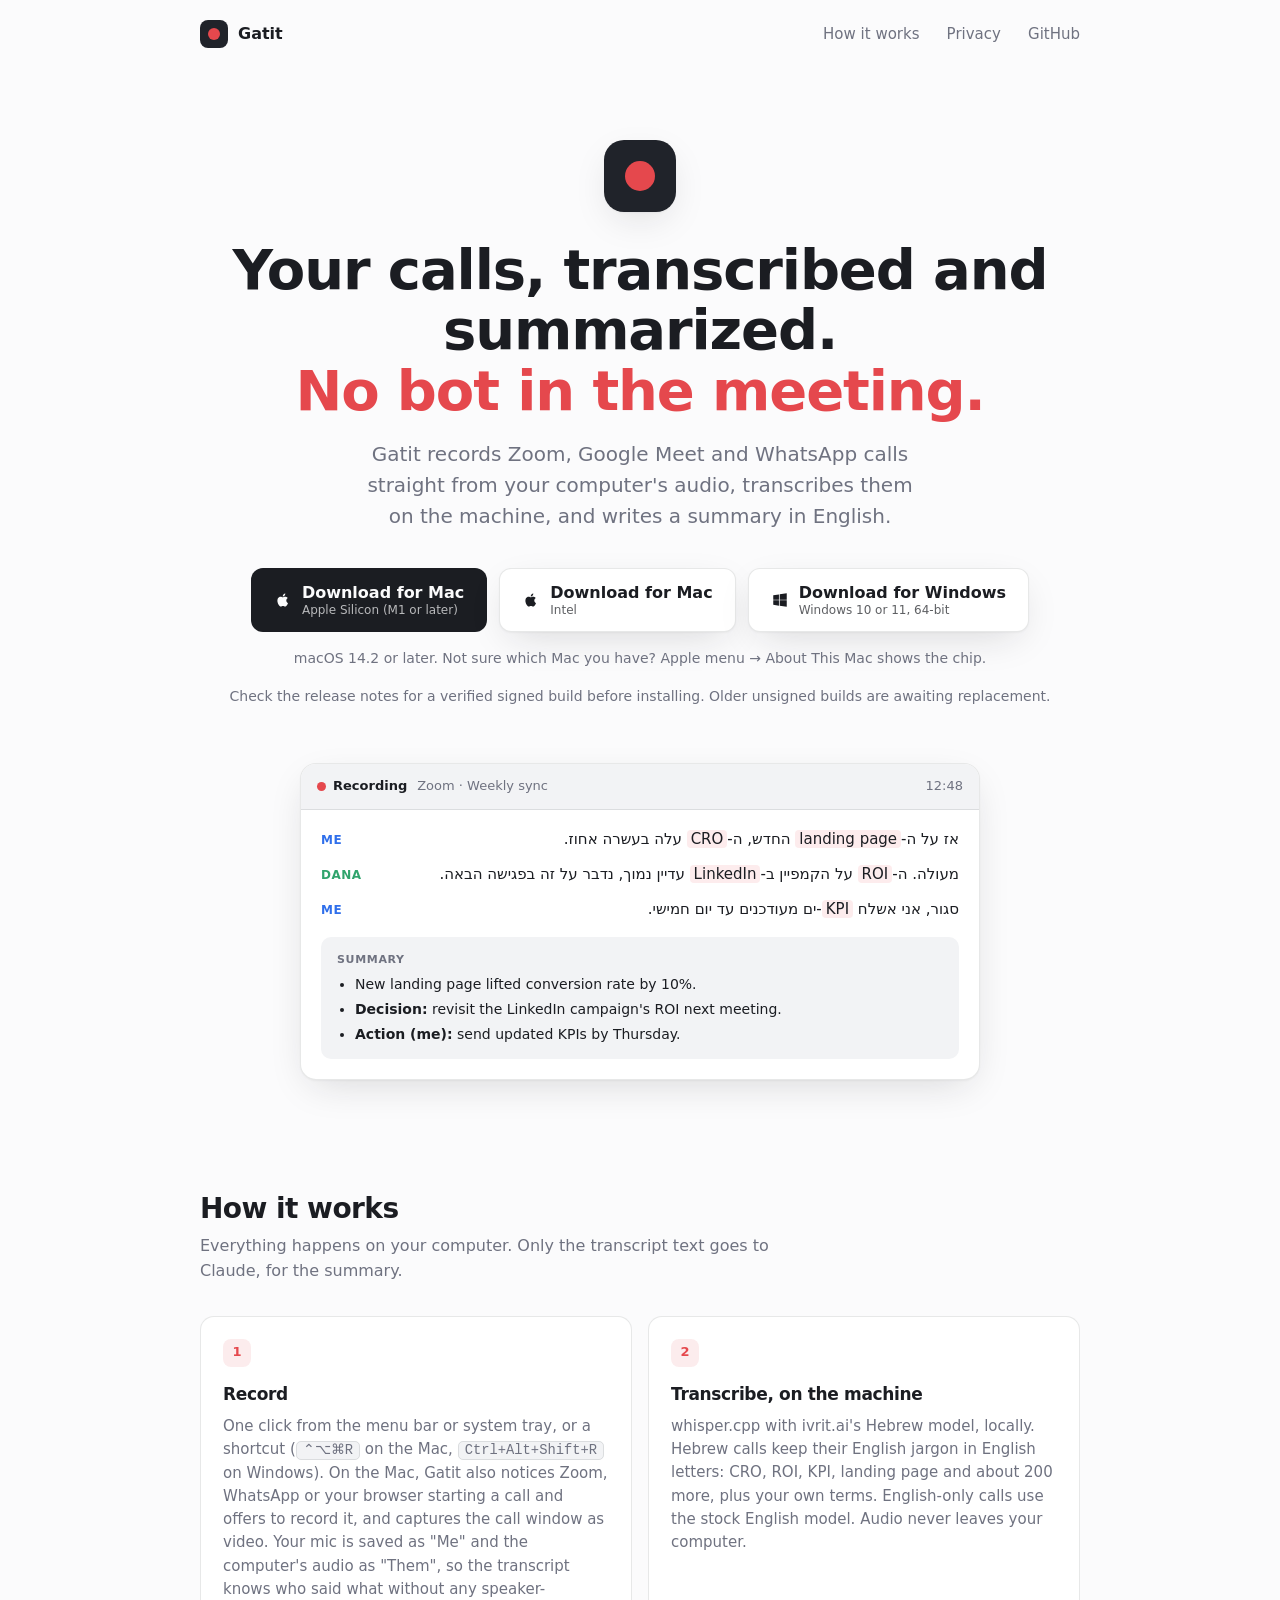
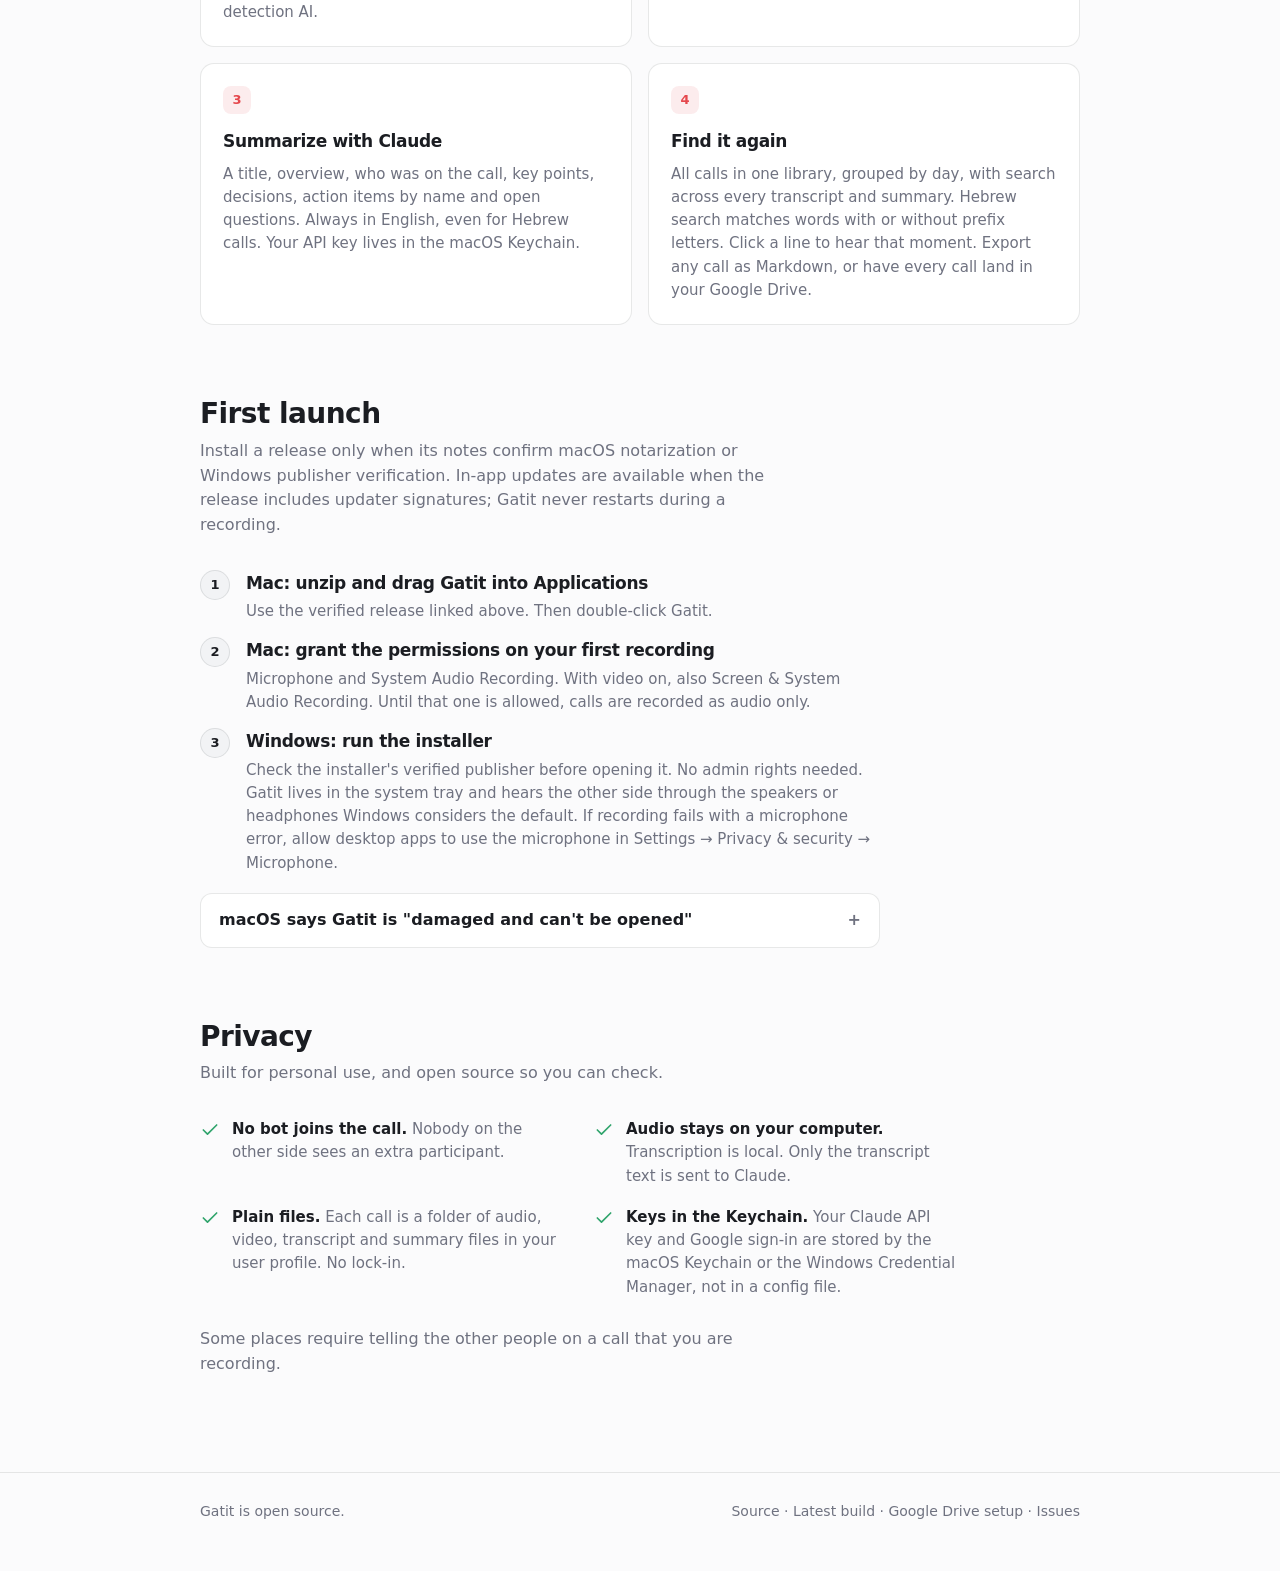
==== commit 9aeceabd: "Require verified macOS and Windows signatures for public releases" ====
--- a/site/index.html
+++ b/site/index.html
@@ -196,21 +196,21 @@
       <p class="lead">Gatit records Zoom, Google Meet and WhatsApp calls straight from your computer's audio, transcribes them on the machine, and writes a summary in English.</p>
 
       <div class="downloads">
-        <a class="btn" id="dl-arm" href="https://github.com/SlikkDev/gatit/releases/latest/download/Gatit-macos-apple-silicon.zip">
+        <a class="btn" id="dl-arm" href="https://github.com/SlikkDev/gatit/releases/download/latest/Gatit-macos-apple-silicon.zip">
           <svg viewBox="0 0 24 24" fill="currentColor" aria-hidden="true"><path d="M16.37 12.6c-.02-2.2 1.8-3.26 1.88-3.31-1.03-1.5-2.62-1.7-3.19-1.73-1.36-.14-2.65.8-3.34.8-.69 0-1.75-.78-2.88-.76-1.48.02-2.85.86-3.61 2.19-1.54 2.67-.39 6.63 1.11 8.8.73 1.06 1.6 2.25 2.75 2.21 1.1-.04 1.52-.71 2.85-.71 1.33 0 1.71.71 2.88.69 1.19-.02 1.94-1.08 2.67-2.15.84-1.23 1.19-2.42 1.21-2.48-.03-.01-2.32-.89-2.33-3.55zM14.2 6.13c.61-.74 1.02-1.76.9-2.78-.88.04-1.94.58-2.57 1.32-.56.65-1.06 1.7-.93 2.7.98.08 1.98-.5 2.6-1.24z"/></svg>
           <span class="label">Download for Mac<small>Apple Silicon (M1 or later)</small></span>
         </a>
-        <a class="btn secondary" id="dl-intel" href="https://github.com/SlikkDev/gatit/releases/latest/download/Gatit-macos-intel.zip">
+        <a class="btn secondary" id="dl-intel" href="https://github.com/SlikkDev/gatit/releases/download/latest/Gatit-macos-intel.zip">
           <svg viewBox="0 0 24 24" fill="currentColor" aria-hidden="true"><path d="M16.37 12.6c-.02-2.2 1.8-3.26 1.88-3.31-1.03-1.5-2.62-1.7-3.19-1.73-1.36-.14-2.65.8-3.34.8-.69 0-1.75-.78-2.88-.76-1.48.02-2.85.86-3.61 2.19-1.54 2.67-.39 6.63 1.11 8.8.73 1.06 1.6 2.25 2.75 2.21 1.1-.04 1.52-.71 2.85-.71 1.33 0 1.71.71 2.88.69 1.19-.02 1.94-1.08 2.67-2.15.84-1.23 1.19-2.42 1.21-2.48-.03-.01-2.32-.89-2.33-3.55zM14.2 6.13c.61-.74 1.02-1.76.9-2.78-.88.04-1.94.58-2.57 1.32-.56.65-1.06 1.7-.93 2.7.98.08 1.98-.5 2.6-1.24z"/></svg>
           <span class="label">Download for Mac<small>Intel</small></span>
         </a>
-        <a class="btn secondary" id="dl-win" href="https://github.com/SlikkDev/gatit/releases/latest/download/Gatit-windows-setup.exe">
+        <a class="btn secondary" id="dl-win" href="https://github.com/SlikkDev/gatit/releases/download/latest/Gatit-windows-setup.exe">
           <svg viewBox="0 0 24 24" fill="currentColor" aria-hidden="true"><path d="M3 5.6 10.6 4.5v7.1H3zM11.6 4.4 21 3v8.6h-9.4zM3 12.4h7.6v7.1L3 18.4zM11.6 12.4H21V21l-9.4-1.4z"/></svg>
           <span class="label">Download for Windows<small>Windows 10 or 11, 64-bit</small></span>
         </a>
       </div>
       <p class="fineprint">macOS 14.2 or later. Not sure which Mac you have? Apple menu → About This Mac shows the chip. <span id="build-info"></span></p>
-      <p class="fineprint">On Windows, SmartScreen asks once before the first run: click <b>More info</b>, then <b>Run anyway</b>.</p>
+      <p class="fineprint">Check the release notes for a verified signed build before installing. Older unsigned builds are awaiting replacement.</p>
 
       <div class="demo" aria-label="Example transcript">
         <div class="bar">
@@ -266,18 +266,17 @@
     <section id="install">
       <div class="wrap" style="padding:0">
         <h2>First launch</h2>
-        <p class="sub">The builds are not signed with a developer certificate, so your system asks once before the first run. After that, Gatit updates itself: when a newer build is ready it shows a Restart button, and never restarts during a recording.</p>
+        <p class="sub">Install a release only when its notes confirm macOS notarization or Windows publisher verification. In-app updates are available when the release includes updater signatures; Gatit never restarts during a recording.</p>
         <div class="steps">
-          <div class="step"><div><h3>Mac: unzip and drag Gatit into Applications</h3><p>Then double-click it. macOS will show a warning: that's expected.</p></div></div>
-          <div class="step"><div><h3>Mac: allow it, once</h3><p><b>macOS 15:</b> click Done, open System Settings → Privacy &amp; Security, scroll to the line about Gatit, click <b>Open Anyway</b>, then Open. <b>macOS 14:</b> Control-click Gatit → Open → Open.</p></div></div>
+          <div class="step"><div><h3>Mac: unzip and drag Gatit into Applications</h3><p>Use the verified release linked above. Then double-click Gatit.</p></div></div>
           <div class="step"><div><h3>Mac: grant the permissions on your first recording</h3><p>Microphone and System Audio Recording. With video on, also Screen &amp; System Audio Recording. Until that one is allowed, calls are recorded as audio only.</p></div></div>
-          <div class="step"><div><h3>Windows: run the installer</h3><p>SmartScreen shows "Windows protected your PC": click <b>More info</b>, then <b>Run anyway</b>. No admin rights needed. Gatit lives in the system tray and hears the other side through the speakers or headphones Windows considers the default. If recording fails with a microphone error, allow desktop apps to use the microphone in Settings → Privacy &amp; security → Microphone.</p></div></div>
+          <div class="step"><div><h3>Windows: run the installer</h3><p>Check the installer's verified publisher before opening it. No admin rights needed. Gatit lives in the system tray and hears the other side through the speakers or headphones Windows considers the default. If recording fails with a microphone error, allow desktop apps to use the microphone in Settings → Privacy &amp; security → Microphone.</p></div></div>
         </div>
         <details>
           <summary>macOS says Gatit is "damaged and can't be opened"</summary>
           <div class="body">
-            <p>The download was quarantined before macOS checked its signature. Clear the flag and open it again:</p>
-            <p><code>xattr -cr /Applications/Gatit.app</code></p>
+            <p>Stop and check that you downloaded a release whose notes confirm signing and notarization. Report the version and warning so we can investigate.</p>
+            <p>The same applies to Windows publisher or SmartScreen warnings; reputation and organization policies can still affect a newly signed release.</p>
           </div>
         </details>
       </div>
@@ -304,7 +303,7 @@
     <span>Gatit is open source.</span>
     <span>
       <a href="https://github.com/SlikkDev/gatit">Source</a> ·
-      <a href="https://github.com/SlikkDev/gatit/releases/latest">Latest build</a> ·
+      <a href="https://github.com/SlikkDev/gatit/releases/tag/latest">Latest build</a> ·
       <a href="https://github.com/SlikkDev/gatit/blob/main/docs/google-drive.md">Google Drive setup</a> ·
       <a href="https://github.com/SlikkDev/gatit/issues">Issues</a>
     </span>
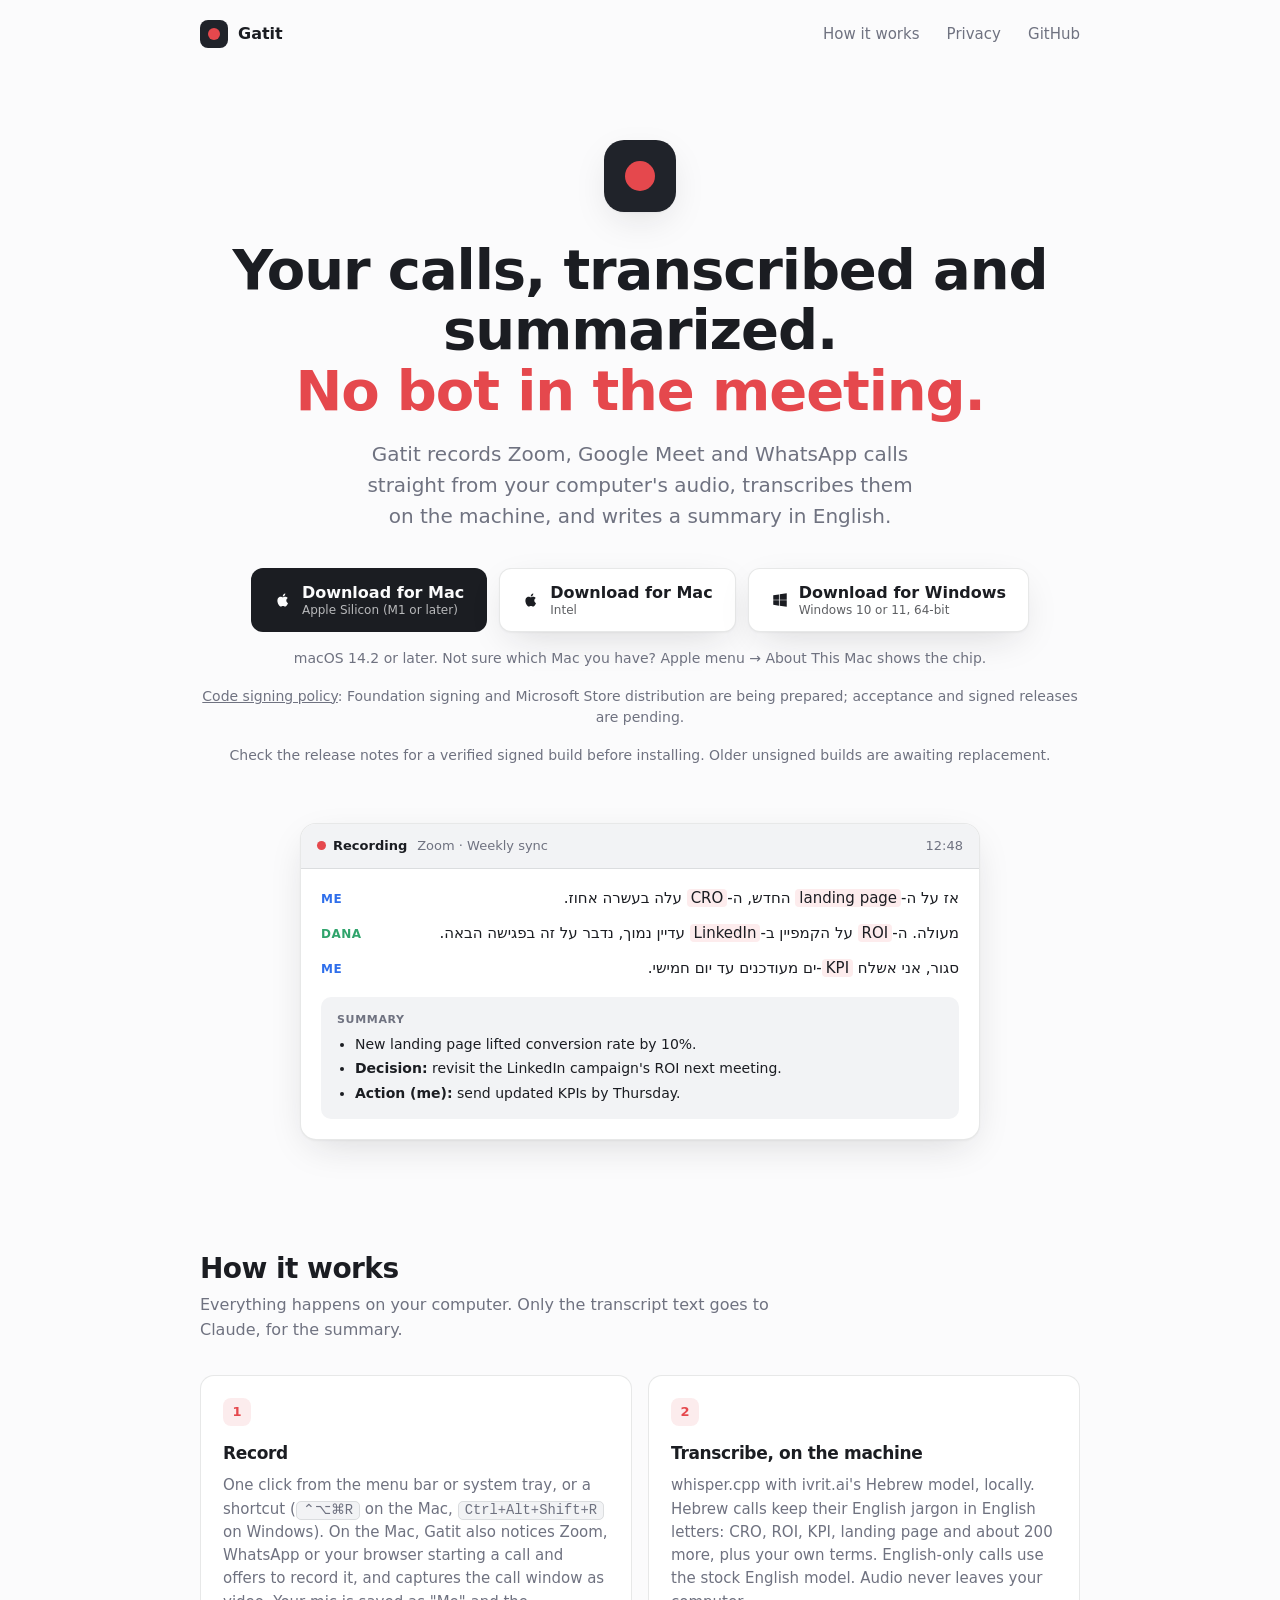
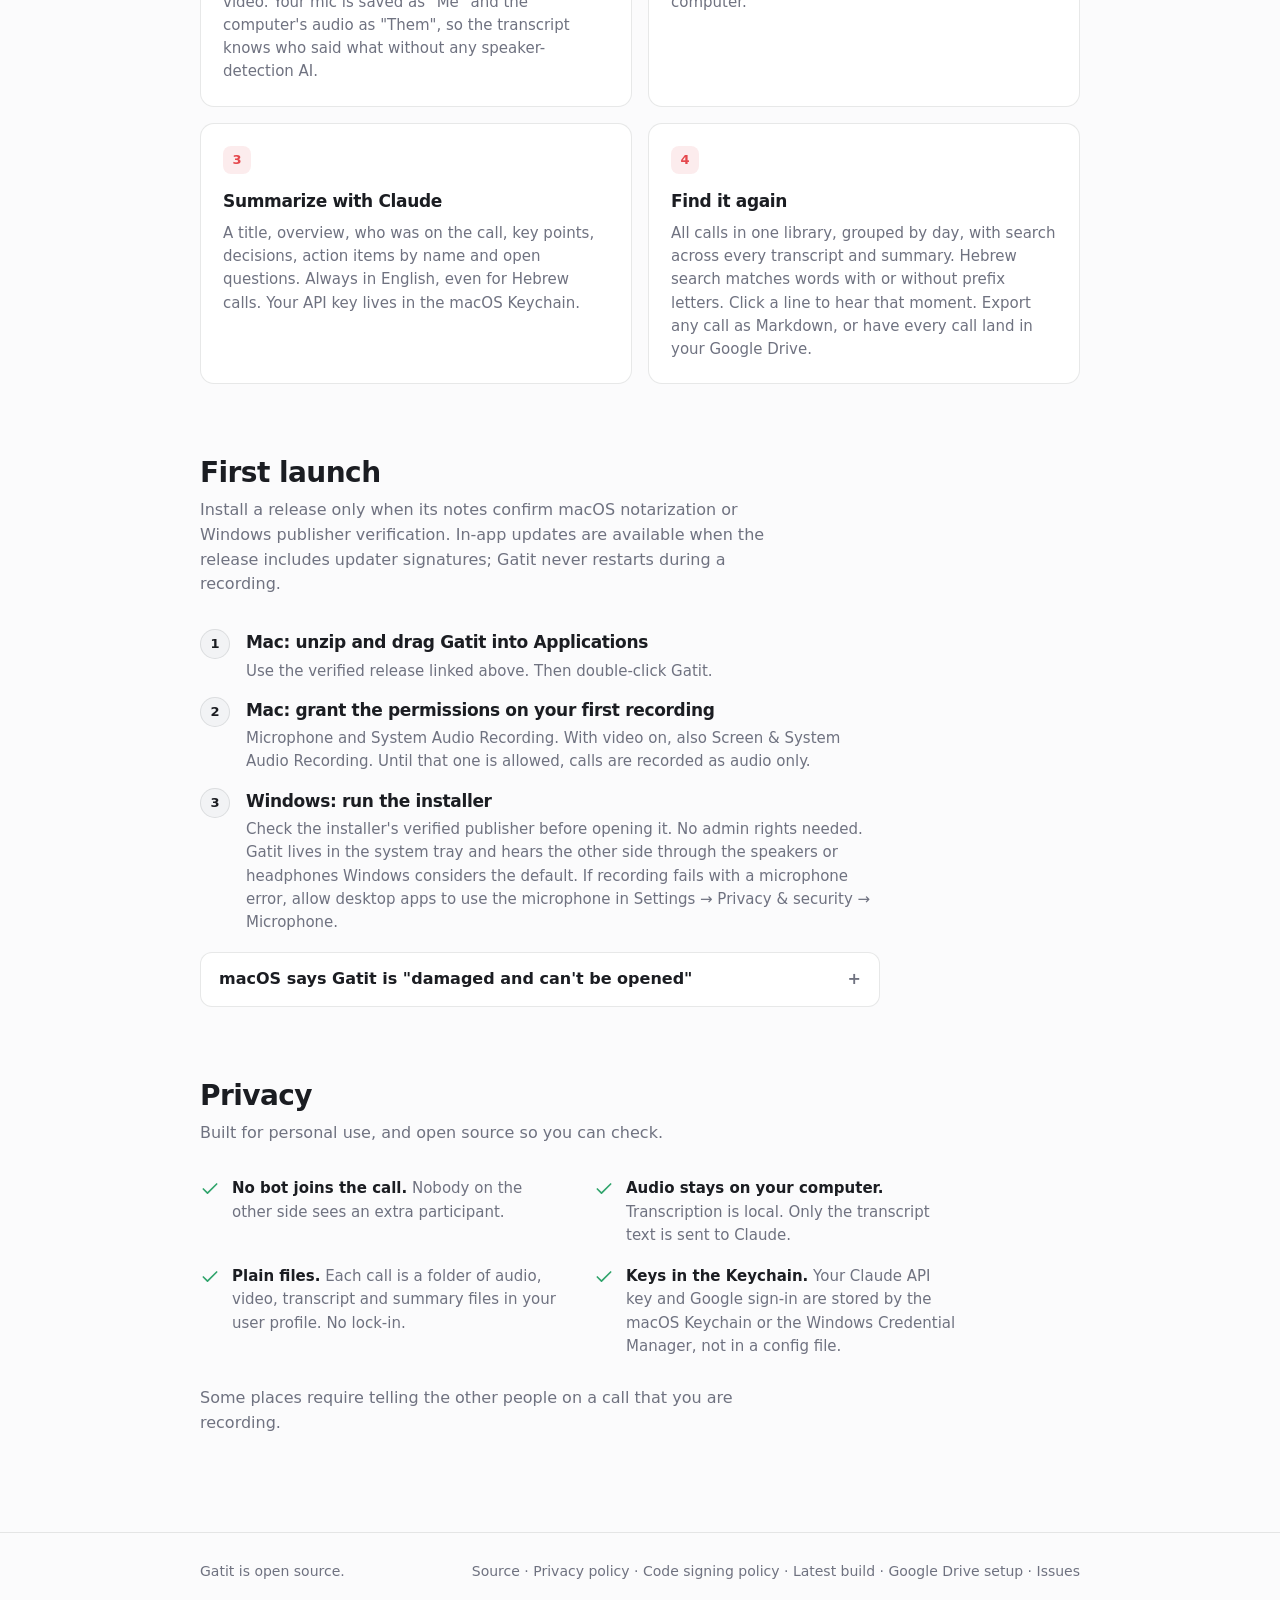
==== commit 976e854b: "Document free signing prerequisites and disclose privacy behavior" ====
--- a/site/index.html
+++ b/site/index.html
@@ -210,6 +210,7 @@
         </a>
       </div>
       <p class="fineprint">macOS 14.2 or later. Not sure which Mac you have? Apple menu → About This Mac shows the chip. <span id="build-info"></span></p>
+      <p class="fineprint"><a href="code-signing.html">Code signing policy</a>: Foundation signing and Microsoft Store distribution are being prepared; acceptance and signed releases are pending.</p>
       <p class="fineprint">Check the release notes for a verified signed build before installing. Older unsigned builds are awaiting replacement.</p>
 
       <div class="demo" aria-label="Example transcript">
@@ -303,6 +304,8 @@
     <span>Gatit is open source.</span>
     <span>
       <a href="https://github.com/SlikkDev/gatit">Source</a> ·
+      <a href="privacy.html">Privacy policy</a> ·
+      <a href="code-signing.html">Code signing policy</a> ·
       <a href="https://github.com/SlikkDev/gatit/releases/tag/latest">Latest build</a> ·
       <a href="https://github.com/SlikkDev/gatit/blob/main/docs/google-drive.md">Google Drive setup</a> ·
       <a href="https://github.com/SlikkDev/gatit/issues">Issues</a>
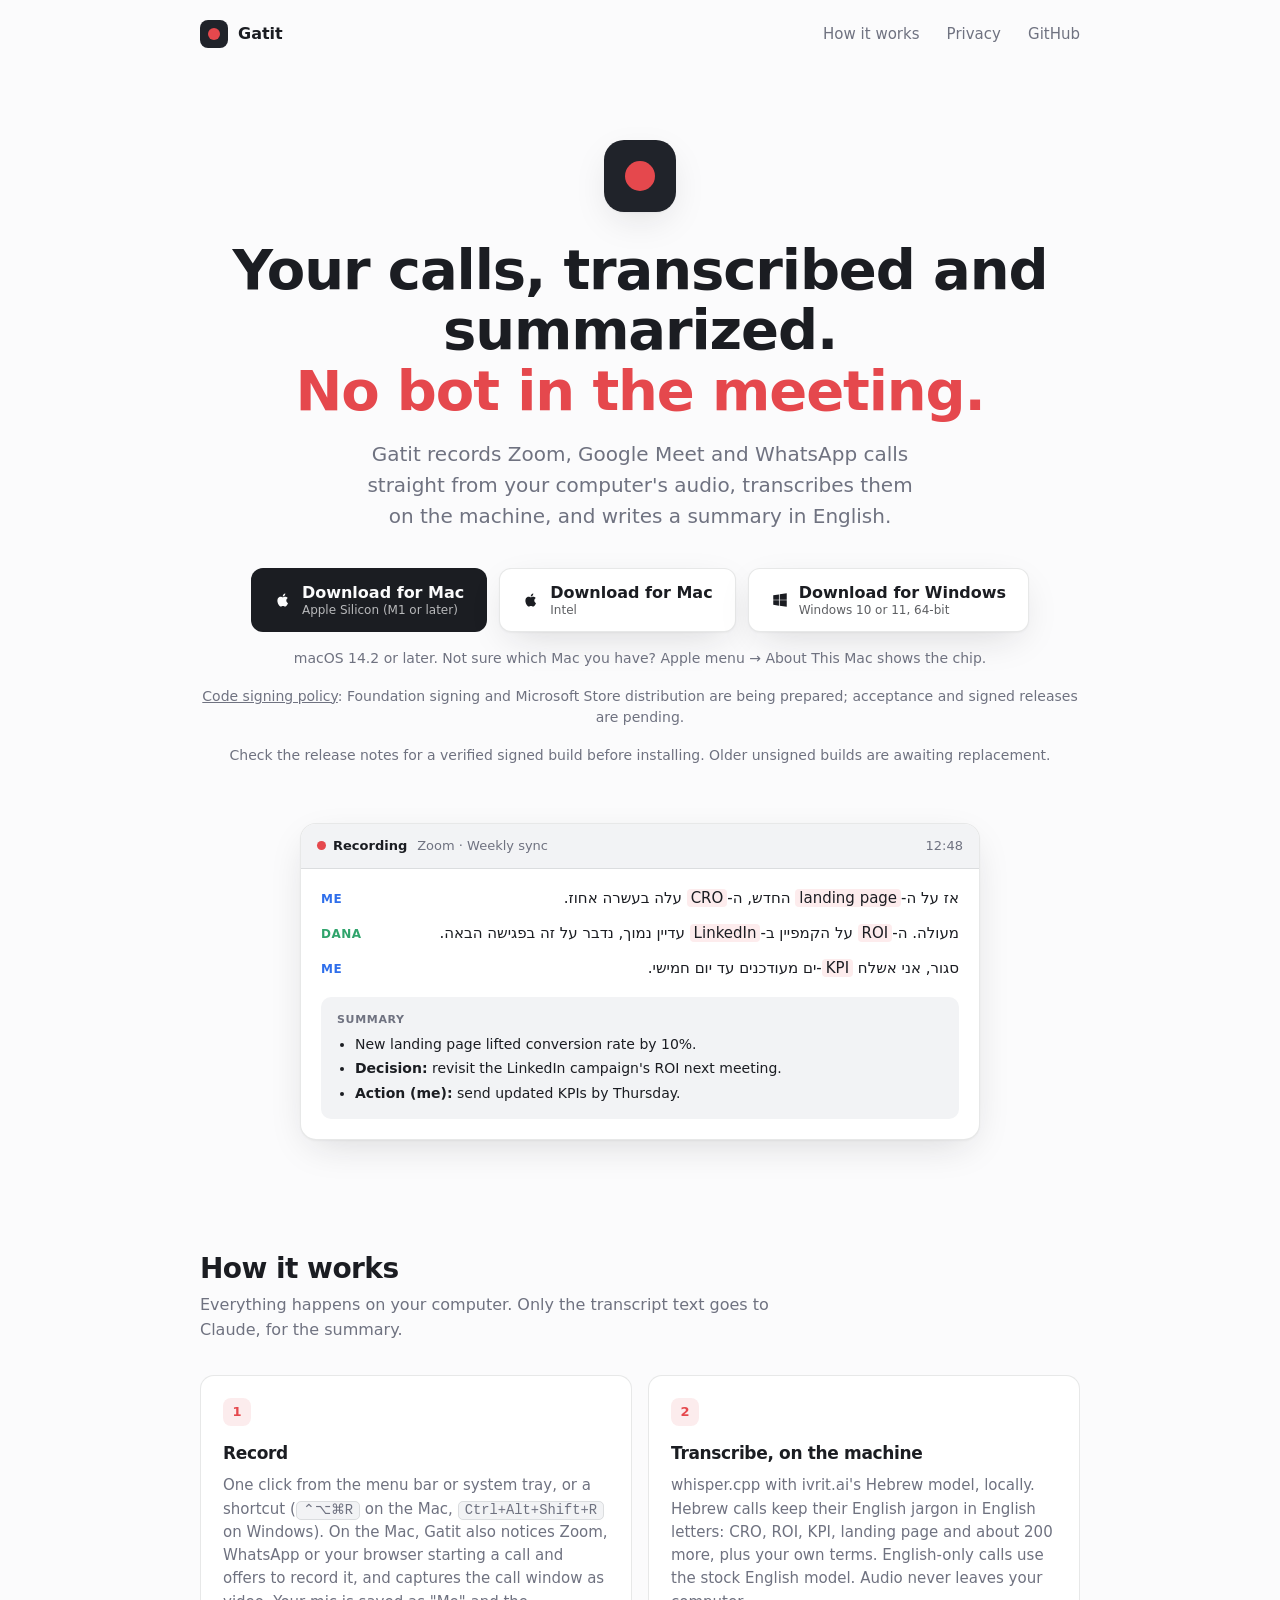
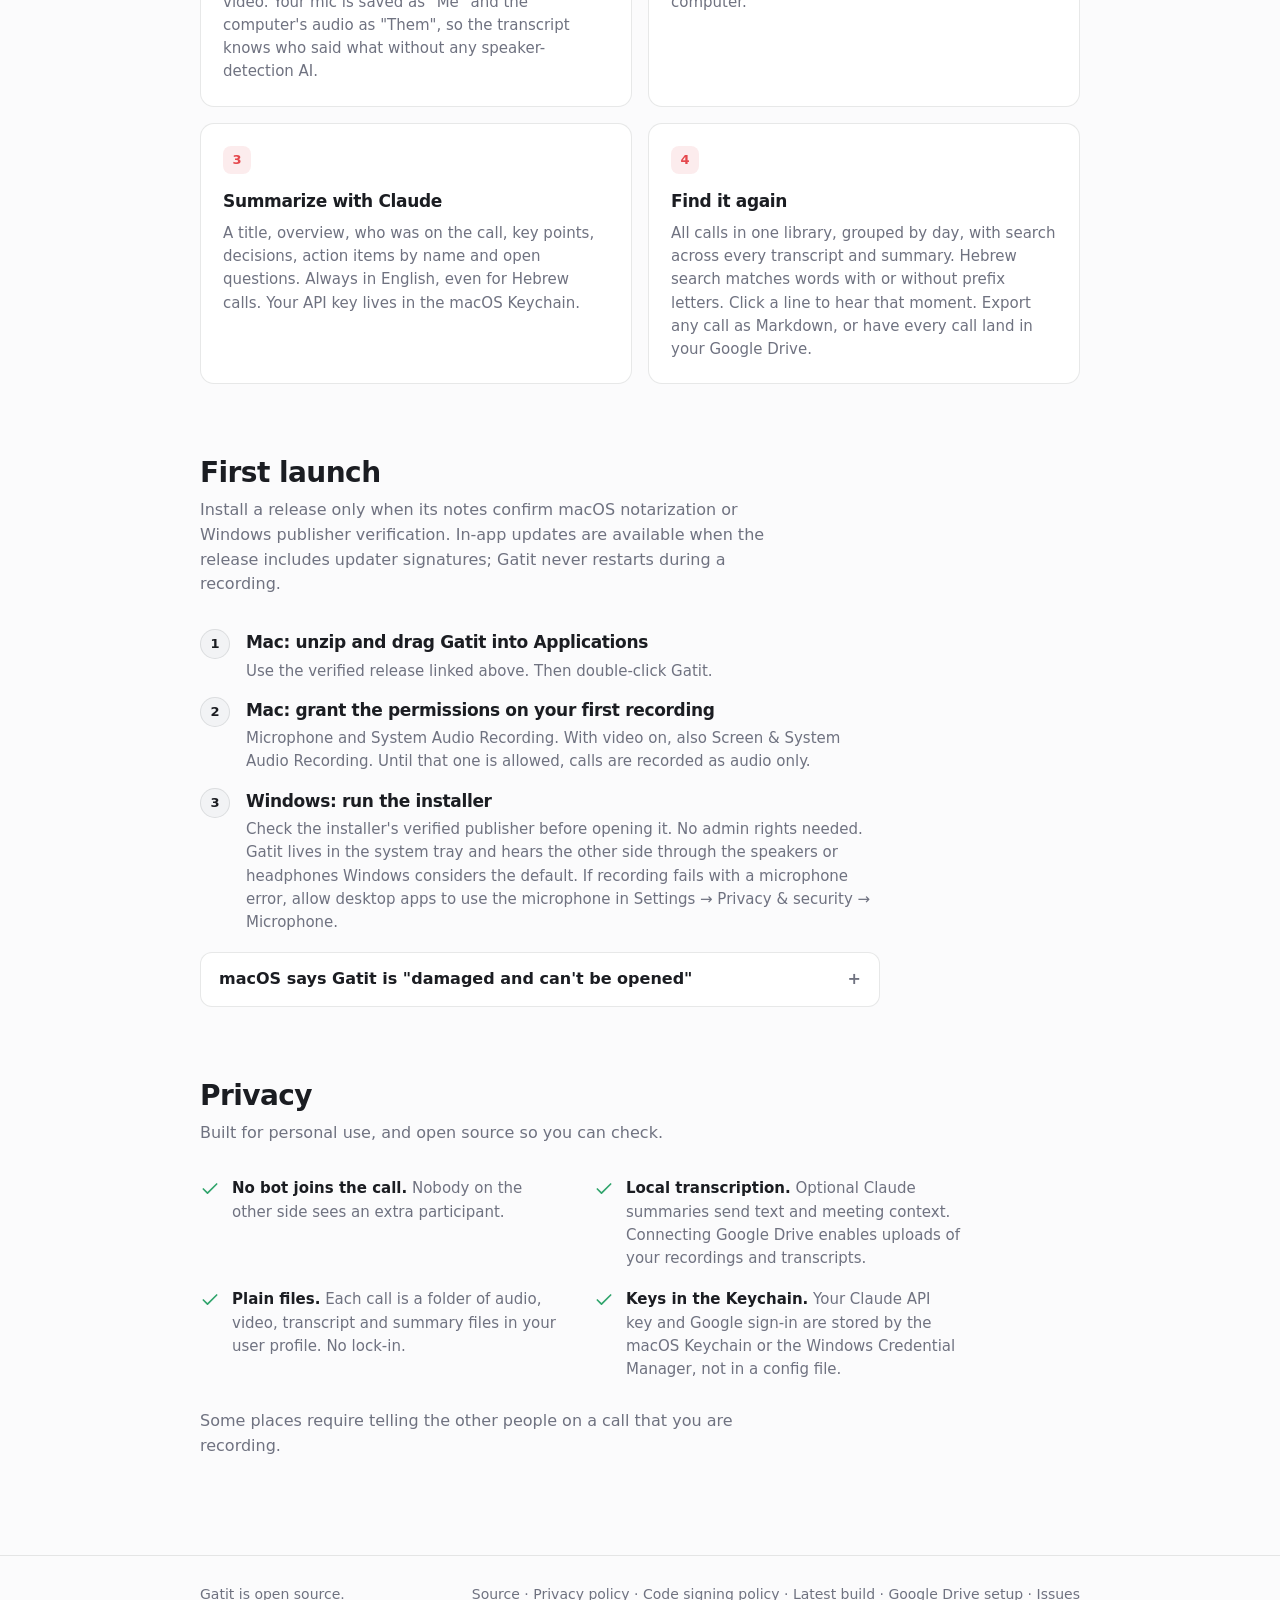
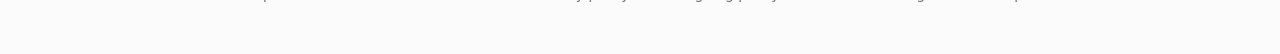
==== commit ba804619: "Align homepage privacy summary with optional Drive uploads" ====
--- a/site/index.html
+++ b/site/index.html
@@ -289,7 +289,7 @@
         <p class="sub">Built for personal use, and open source so you can check.</p>
         <div class="privacy">
           <div><svg viewBox="0 0 24 24" fill="none" stroke="currentColor" stroke-width="2" stroke-linecap="round" stroke-linejoin="round" aria-hidden="true"><path d="M20 6 9 17l-5-5"/></svg><p><b>No bot joins the call.</b> Nobody on the other side sees an extra participant.</p></div>
-          <div><svg viewBox="0 0 24 24" fill="none" stroke="currentColor" stroke-width="2" stroke-linecap="round" stroke-linejoin="round" aria-hidden="true"><path d="M20 6 9 17l-5-5"/></svg><p><b>Audio stays on your computer.</b> Transcription is local. Only the transcript text is sent to Claude.</p></div>
+          <div><svg viewBox="0 0 24 24" fill="none" stroke="currentColor" stroke-width="2" stroke-linecap="round" stroke-linejoin="round" aria-hidden="true"><path d="M20 6 9 17l-5-5"/></svg><p><b>Local transcription.</b> Optional Claude summaries send text and meeting context. Connecting Google Drive enables uploads of your recordings and transcripts.</p></div>
           <div><svg viewBox="0 0 24 24" fill="none" stroke="currentColor" stroke-width="2" stroke-linecap="round" stroke-linejoin="round" aria-hidden="true"><path d="M20 6 9 17l-5-5"/></svg><p><b>Plain files.</b> Each call is a folder of audio, video, transcript and summary files in your user profile. No lock-in.</p></div>
           <div><svg viewBox="0 0 24 24" fill="none" stroke="currentColor" stroke-width="2" stroke-linecap="round" stroke-linejoin="round" aria-hidden="true"><path d="M20 6 9 17l-5-5"/></svg><p><b>Keys in the Keychain.</b> Your Claude API key and Google sign-in are stored by the macOS Keychain or the Windows Credential Manager, not in a config file.</p></div>
         </div>
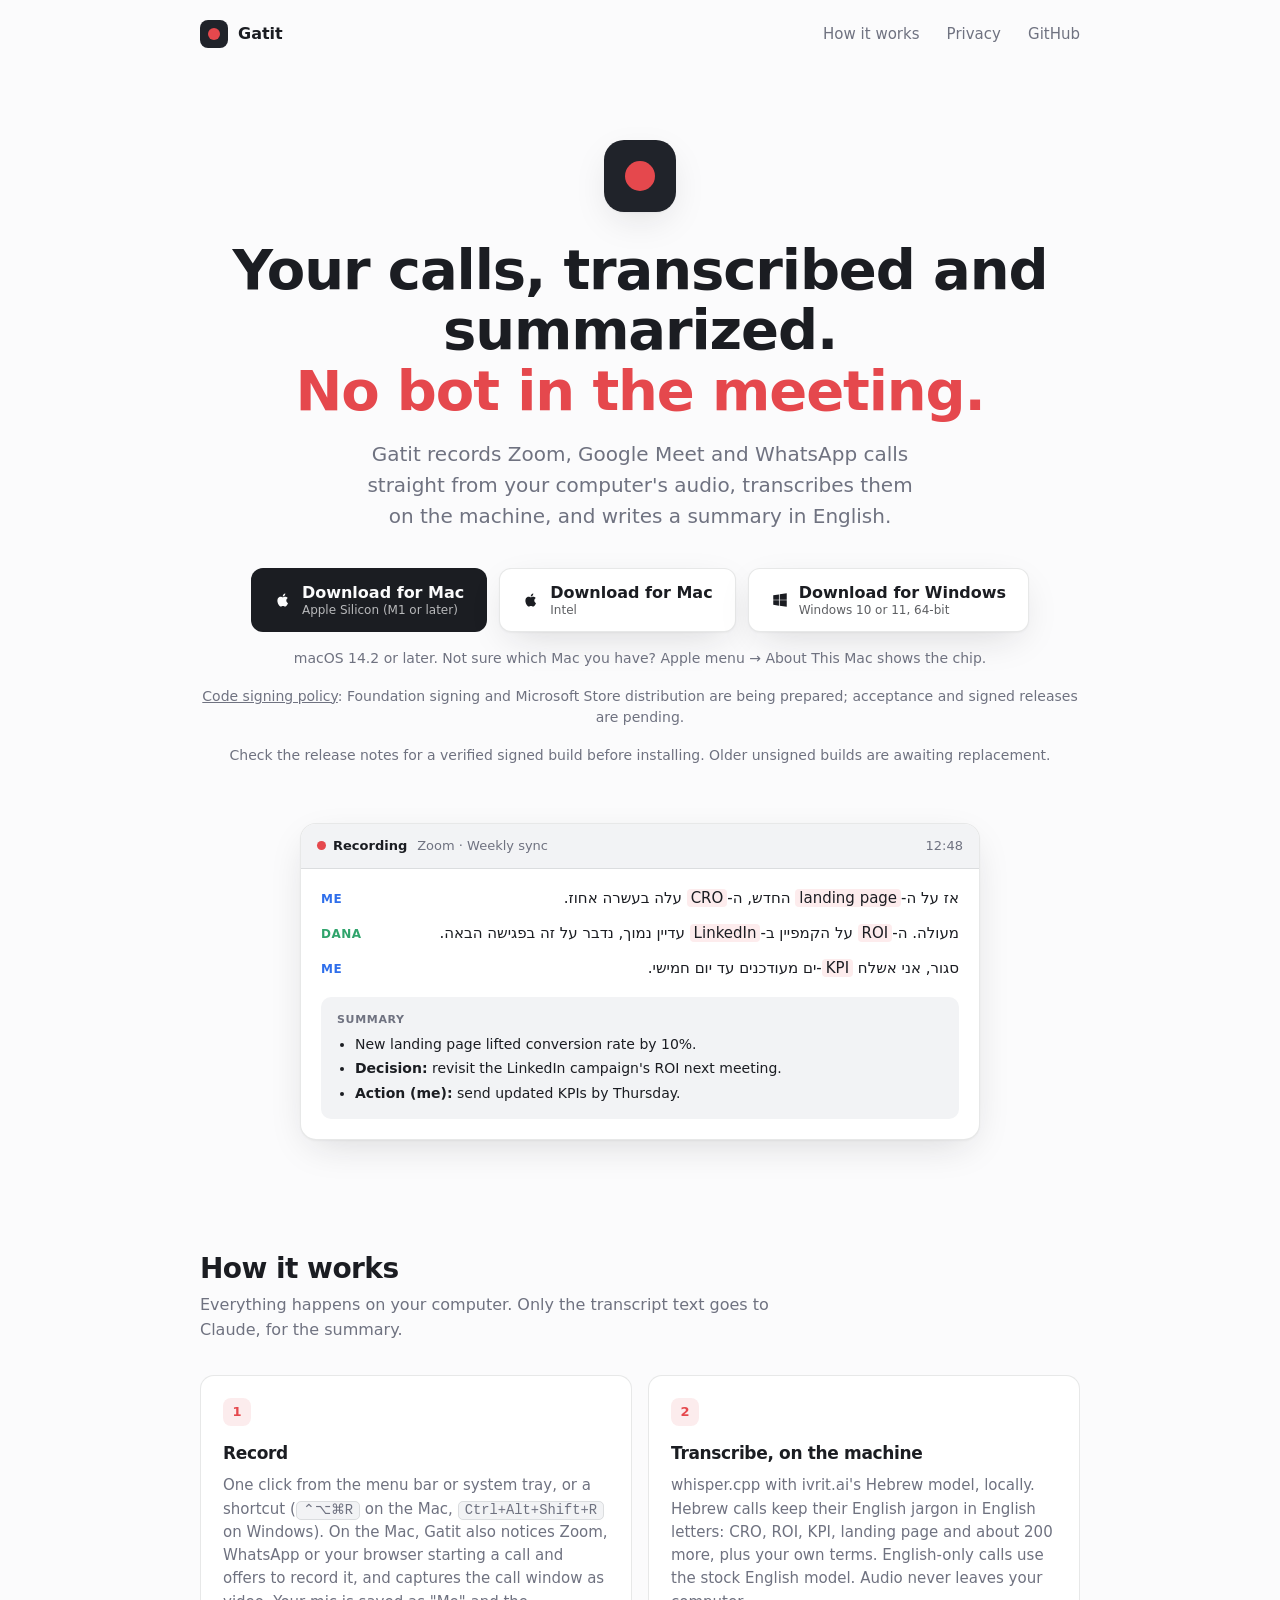
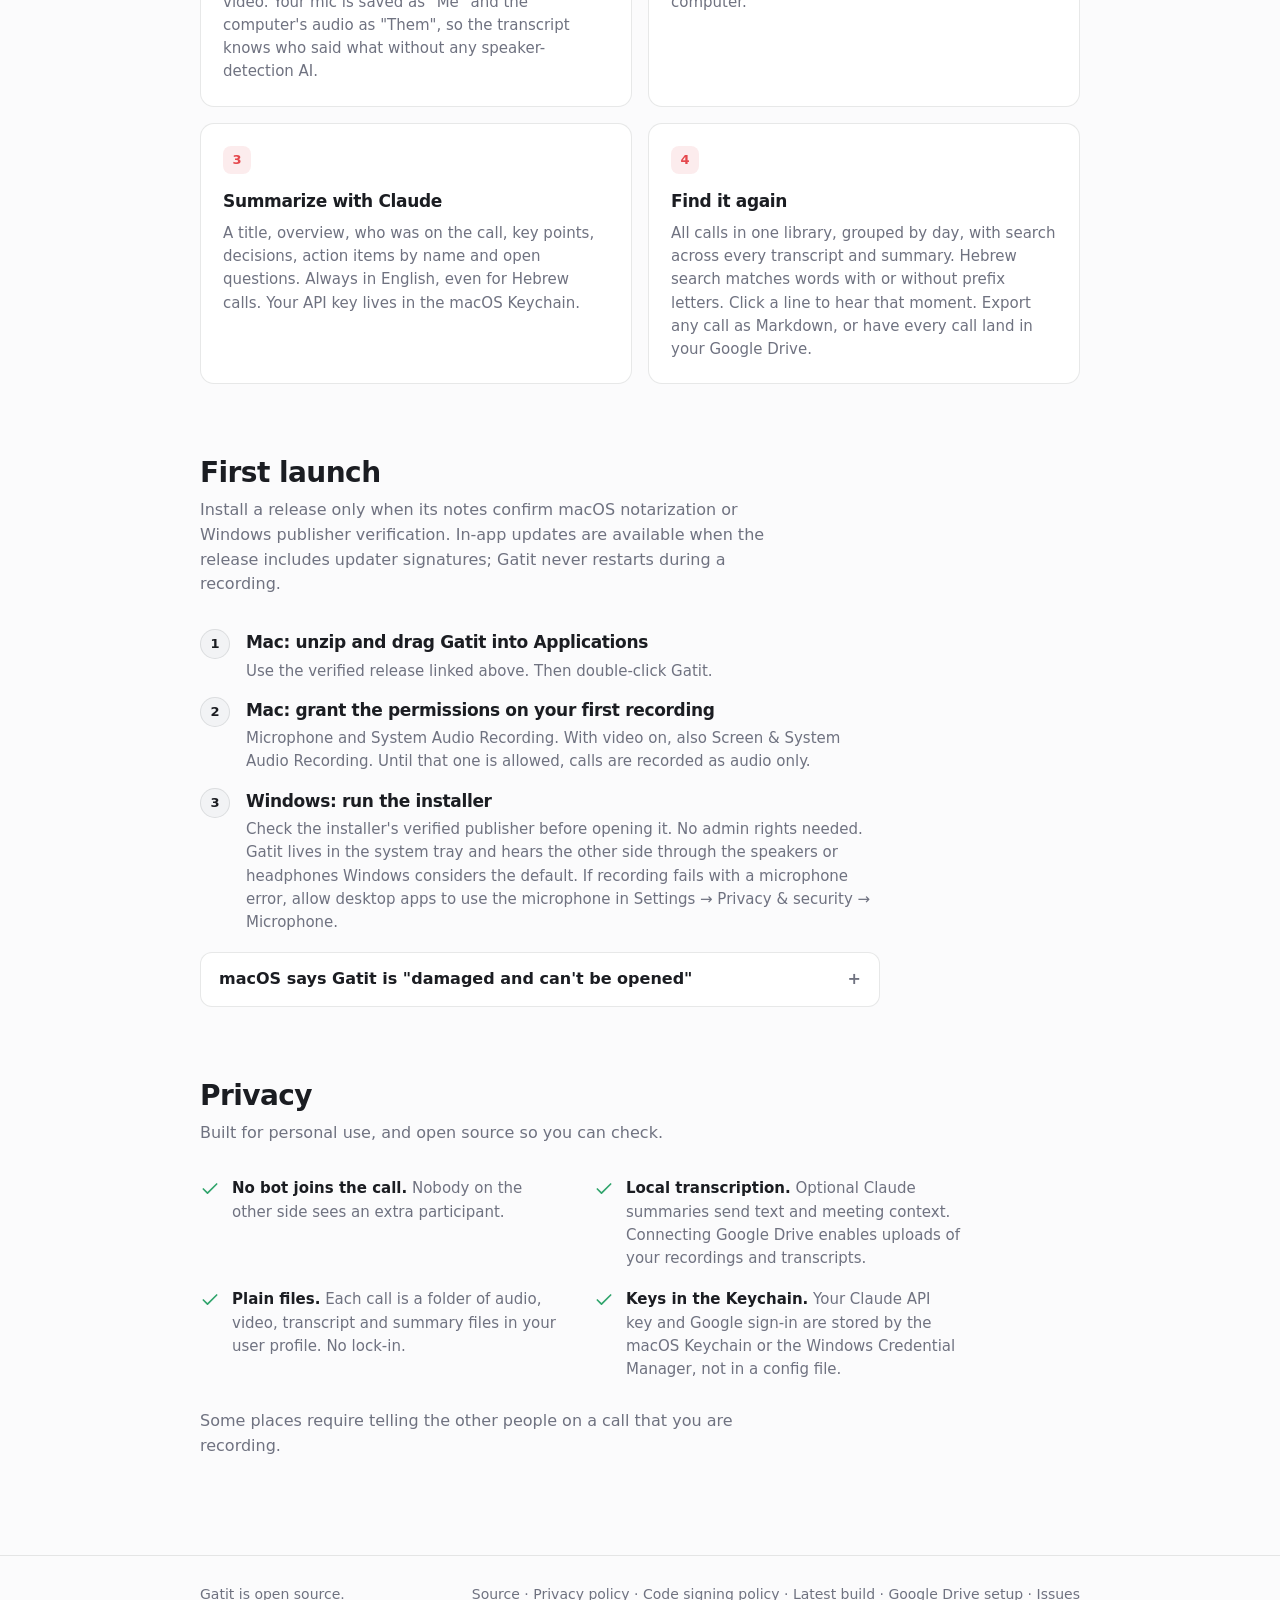
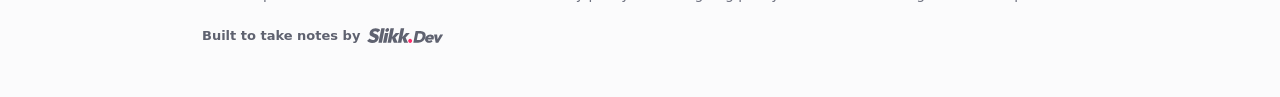
==== commit 204a2942: "Add the Slikk.Dev credit to the site footer The homepage footer now carries the Slikk.Dev attributio" ====
--- a/site/index.html
+++ b/site/index.html
@@ -15,6 +15,7 @@
     --bg: #fbfbfc;
     --fg: #1b1d22;
     --muted: #6f7280;
+    --credit: #5f6270;
     --line: rgba(27, 29, 34, 0.1);
     --panel: #ffffff;
     --panel-2: #f2f3f5;
@@ -30,6 +31,7 @@
       --bg: #121317;
       --fg: #ececf1;
       --muted: #8b8d98;
+      --credit: #9a9ca7;
       --line: rgba(236, 236, 241, 0.1);
       --panel: #1a1c22;
       --panel-2: #22252d;
@@ -161,6 +163,27 @@
   footer .wrap { display: flex; flex-wrap: wrap; gap: 8px 24px; justify-content: space-between; }
   footer a { text-decoration: none; }
   footer a:hover { text-decoration: underline; }
+  /* Slikk.Dev attribution badge, from the canonical kit
+     (github.com/SlikkDev/attribution). The wordmark paths, the dot colour,
+     the link's rel and the focus ring are fixed; only the ink follows this
+     page. The kit's 0.9 text opacity is left out: --credit already sits near
+     the AA line on the light background. */
+  footer .credit { margin-top: 16px; }
+  .dsk-credit {
+    all: revert;
+    box-sizing: border-box;
+    display: inline-flex; align-items: center; gap: .5em;
+    font: 600 13px/1 -apple-system, BlinkMacSystemFont, "SF Pro Text", "Segoe UI", system-ui, sans-serif;
+    color: var(--credit);
+    text-decoration: none;
+    padding: 6px 2px;
+    border: 0; background: none;
+    transition: color .18s ease;
+  }
+  footer a.dsk-credit:hover { text-decoration: none; }
+  .dsk-credit:hover, .dsk-credit:focus-visible { color: var(--fg); }
+  .dsk-credit:focus-visible { outline: 2px solid #FF2D6B; outline-offset: 3px; border-radius: 4px; }
+  .dsk-credit__mark { height: 15px; width: auto; display: block; }
 
   @media (max-width: 600px) {
     nav a { margin-left: 14px; font-size: 14px; }
@@ -174,6 +197,7 @@
     html { scroll-behavior: auto; }
     .demo .rec i { animation: none; }
     .btn { transition: none; }
+    .dsk-credit { transition: none; }
   }
 </style>
 </head>
@@ -311,6 +335,21 @@
       <a href="https://github.com/SlikkDev/gatit/issues">Issues</a>
     </span>
   </div>
+  <div class="wrap credit">
+    <a
+      class="dsk-credit"
+      href="https://slikk.dev/"
+      target="_blank"
+      rel="nofollow noopener noreferrer"
+      aria-label="Built to take notes by Slikk.Dev (opens slikk.dev in a new tab)"
+    >
+      <span class="dsk-credit__text">Built to take notes by</span>
+      <svg class="dsk-credit__mark" viewBox="25 -738 3844 756" aria-hidden="true" focusable="false">
+        <path fill="currentColor" d="M282 12Q193 12 134 -16Q74 -43 31 -101L167 -214Q196 -176 234 -156Q272 -135 325 -135Q370 -135 397 -151Q425 -166 430 -193Q435 -218 420 -235Q406 -251 379 -263Q352 -276 318 -287Q285 -299 254 -316Q222 -332 197 -356Q172 -380 161 -416Q151 -452 161 -505Q175 -572 217 -621Q259 -669 322 -695Q385 -720 462 -720Q539 -720 599 -695Q659 -669 692 -623L555 -510Q529 -542 500 -558Q470 -574 430 -574Q394 -574 370 -561Q346 -548 342 -524Q337 -500 352 -485Q367 -470 394 -458Q421 -447 454 -435Q487 -423 519 -407Q551 -390 576 -366Q600 -340 611 -303Q621 -265 610 -210Q589 -105 503 -47Q416 12 282 12Z M602 0 747 -729H922L776 0Z M832 0 930 -489H1104L1006 0ZM1028 -546Q989 -546 968 -572Q948 -599 956 -638Q964 -678 995 -705Q1026 -732 1066 -732Q1106 -732 1126 -705Q1146 -678 1138 -638Q1130 -599 1099 -572Q1069 -546 1028 -546Z M1376 0 1274 -256 1473 -489H1664L1422 -226L1439 -290L1576 0ZM1062 0 1208 -729H1383L1237 0Z M1894 0 1792 -256 1991 -489H2182L1940 -226L1957 -290L2094 0ZM1580 0 1726 -729H1901L1755 0Z M2459 0 2485 -128H2626Q2676 -128 2717 -147Q2757 -166 2785 -204Q2813 -241 2823 -295Q2834 -349 2821 -386Q2808 -422 2775 -442Q2743 -461 2693 -461H2545L2571 -588H2719Q2787 -588 2840 -567Q2894 -546 2928 -507Q2963 -468 2975 -414Q2988 -360 2975 -294Q2961 -228 2927 -174Q2893 -120 2843 -81Q2793 -42 2732 -21Q2670 0 2603 0ZM2359 0 2477 -588H2626L2508 0Z M3147 10Q3078 10 3031 -17Q2984 -44 2964 -93Q2944 -141 2957 -203Q2969 -264 3008 -312Q3046 -360 3102 -388Q3158 -415 3221 -415Q3283 -415 3325 -389Q3367 -363 3385 -317Q3402 -271 3391 -212Q3388 -200 3384 -187Q3381 -175 3374 -158L3015 -156L3034 -249L3335 -251L3262 -211Q3268 -245 3263 -267Q3259 -289 3244 -300Q3228 -312 3202 -312Q3175 -312 3152 -299Q3129 -286 3114 -261Q3098 -237 3091 -203Q3084 -168 3091 -144Q3098 -120 3117 -107Q3136 -95 3168 -95Q3197 -95 3222 -104Q3247 -114 3269 -135L3330 -60Q3293 -25 3246 -8Q3200 10 3147 10Z M3488 0 3404 -406H3559L3595 -64H3536L3709 -406H3862L3615 0Z"/>
+        <path fill="#FF2D6B" d="M2200 12Q2157 12 2129 -18Q2100 -47 2100 -90Q2100 -133 2129 -162Q2157 -191 2200 -191Q2244 -191 2272 -162Q2300 -133 2300 -90Q2300 -47 2272 -18Q2244 12 2200 12Z"/>
+      </svg>
+    </a>
+  </div>
 </footer>
 
 <script>
